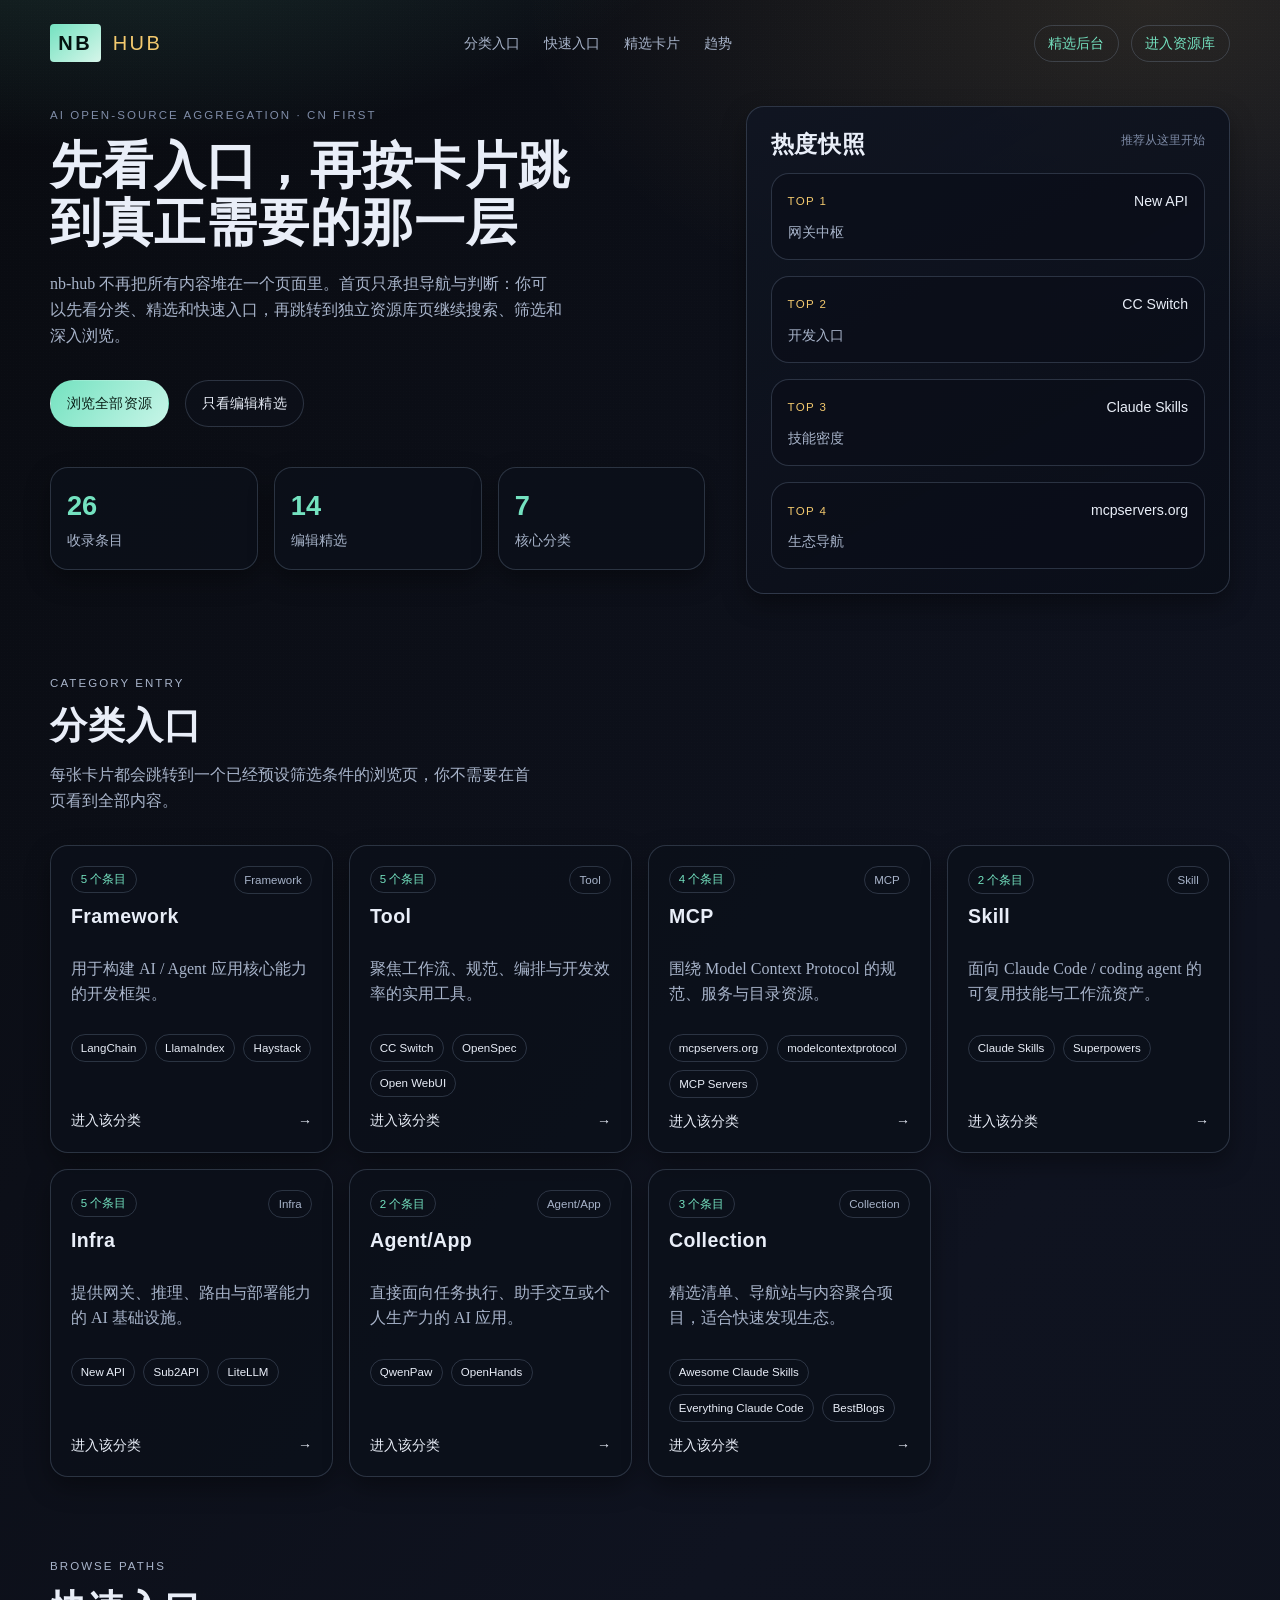
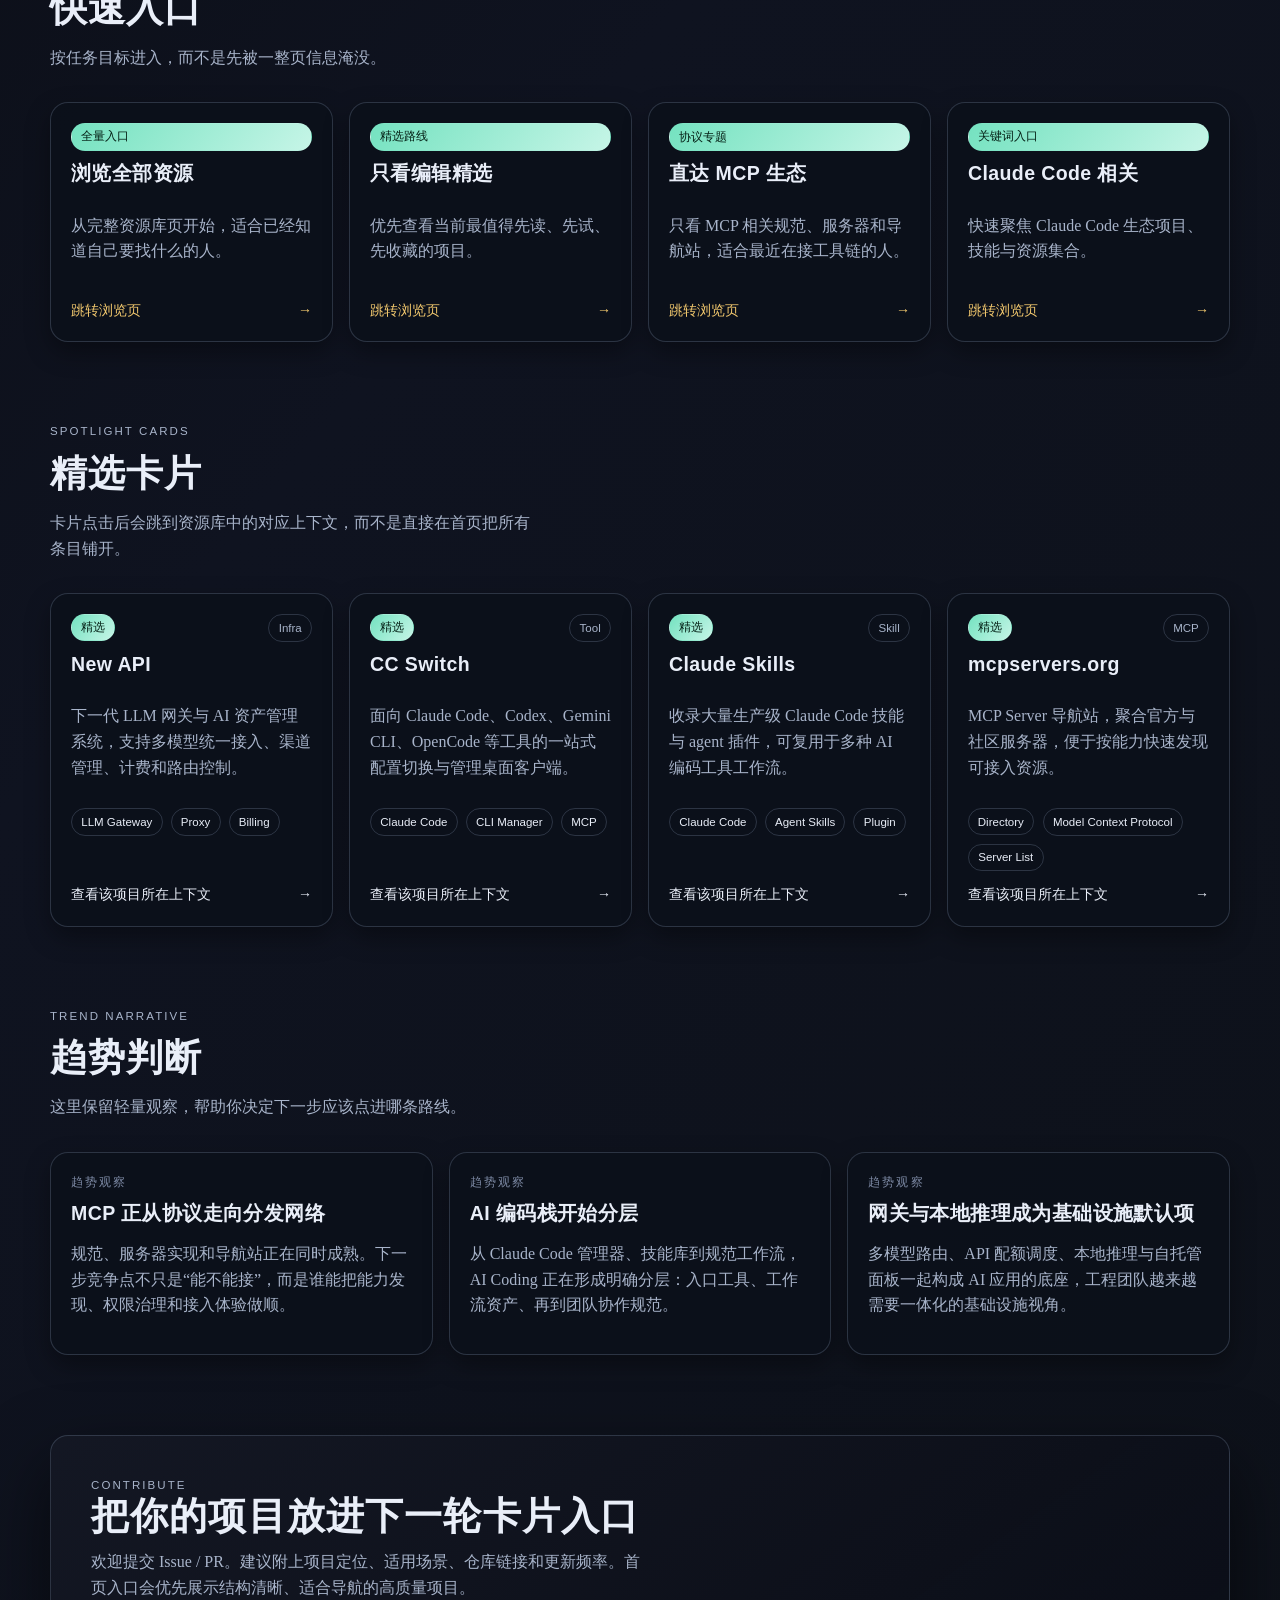
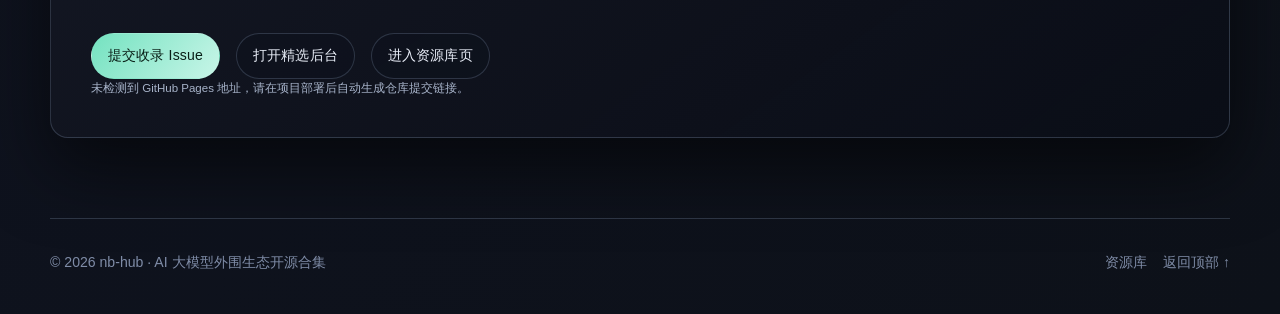
==== docs/index.html @ abc0c579 "Build nb-hub static site Ultraworked with [Sisyphus](https://github.com/code-yeongyu/oh-my-openagent" ====
<!doctype html>
<html lang="zh-CN">
  <head>
    <meta charset="UTF-8" />
    <meta name="viewport" content="width=device-width, initial-scale=1.0" />
    <title>nb-hub · AI 开源生态聚合站</title>
    <meta
      name="description"
      content="nb-hub 聚合 AI 框架、工具、MCP、Skill 与 Agent/Infra 资源，提供中文优先的精选导航与趋势观察。"
    />
    <link
      rel="icon"
      href="data:image/svg+xml,%3Csvg xmlns='http://www.w3.org/2000/svg' viewBox='0 0 64 64'%3E%3Crect width='64' height='64' rx='14' fill='%23090b10'/%3E%3Cpath d='M18 46V18h9l10 14V18h9v28h-9L27 32v14z' fill='%2374e2c0'/%3E%3C/svg%3E"
    />
    <link rel="stylesheet" href="./styles.css" />
  </head>
  <body>
    <div class="grain-layer" aria-hidden="true"></div>

    <header class="topbar container reveal">
      <a class="brand" href="./index.html" aria-label="nb-hub 首页">
        <span class="brand-mark">nb</span>
        <span class="brand-text">hub</span>
      </a>

      <nav class="topnav" aria-label="主要导航">
        <a href="#categories">分类入口</a>
        <a href="#routes">快速入口</a>
        <a href="#highlights">精选卡片</a>
        <a href="#insights">趋势</a>
      </nav>

      <div class="topbar-actions">
        <a class="ghost-link" href="./admin.html">精选后台</a>
        <a class="mini-link" href="./explore.html">进入资源库</a>
      </div>
    </header>

    <main>
      <section class="hero container reveal" id="home">
        <div class="hero-copy">
          <p class="eyebrow">AI OPEN-SOURCE AGGREGATION · CN FIRST</p>
          <h1>先看入口，再按卡片跳到真正需要的那一层</h1>
          <p class="lead">
            nb-hub 不再把所有内容堆在一个页面里。首页只承担导航与判断：你可以先看分类、精选和快速入口，再跳转到独立资源库页继续搜索、筛选和深入浏览。
          </p>

          <div class="hero-actions">
            <a class="btn btn-primary" href="./explore.html">浏览全部资源</a>
            <a class="btn btn-ghost" href="./explore.html?featured=true">只看编辑精选</a>
          </div>

          <div class="metric-row" role="list" aria-label="站点统计">
            <article class="metric" role="listitem">
              <strong id="metric-total">0</strong>
              <span>收录条目</span>
            </article>
            <article class="metric" role="listitem">
              <strong id="metric-featured">0</strong>
              <span>编辑精选</span>
            </article>
            <article class="metric" role="listitem">
              <strong id="metric-categories">0</strong>
              <span>核心分类</span>
            </article>
          </div>
        </div>

        <aside class="hero-panel" aria-label="热度快照">
          <div class="panel-head">
            <h2>热度快照</h2>
            <span>推荐从这里开始</span>
          </div>
          <ol class="trend-list" id="trend-list"></ol>
        </aside>
      </section>

      <section class="section container reveal" id="categories">
        <div class="section-head compact-head">
          <p class="section-kicker">Category Entry</p>
          <h2>分类入口</h2>
          <p>每张卡片都会跳转到一个已经预设筛选条件的浏览页，你不需要在首页看到全部内容。</p>
        </div>
        <div class="card-grid" id="category-grid"></div>
      </section>

      <section class="section container reveal" id="routes">
        <div class="section-head compact-head">
          <p class="section-kicker">Browse Paths</p>
          <h2>快速入口</h2>
          <p>按任务目标进入，而不是先被一整页信息淹没。</p>
        </div>
        <div class="card-grid route-grid" id="route-grid"></div>
      </section>

      <section class="section container reveal" id="highlights">
        <div class="section-head compact-head">
          <p class="section-kicker">Spotlight Cards</p>
          <h2>精选卡片</h2>
          <p>卡片点击后会跳到资源库中的对应上下文，而不是直接在首页把所有条目铺开。</p>
        </div>
        <div class="card-grid feature-grid" id="feature-grid"></div>
      </section>

      <section class="section container reveal" id="insights">
        <div class="section-head compact-head">
          <p class="section-kicker">Trend Narrative</p>
          <h2>趋势判断</h2>
          <p>这里保留轻量观察，帮助你决定下一步应该点进哪条路线。</p>
        </div>
        <div class="card-grid insight-grid" id="insight-grid"></div>
      </section>

      <section class="section container reveal" id="submit">
        <div class="submit-cta">
          <p class="section-kicker">Contribute</p>
          <h2>把你的项目放进下一轮卡片入口</h2>
          <p>
            欢迎提交 Issue / PR。建议附上项目定位、适用场景、仓库链接和更新频率。首页入口会优先展示结构清晰、适合导航的高质量项目。
          </p>

          <div class="hero-actions">
            <a
              id="submit-issue-link"
              class="btn btn-primary"
              href="https://github.com"
              target="_blank"
              rel="noreferrer"
              >提交收录 Issue</a
            >
            <a class="btn btn-ghost" href="./admin.html">打开精选后台</a>
            <a class="btn btn-ghost" href="./explore.html">进入资源库页</a>
          </div>

          <p class="submit-hint" id="submit-hint">站点会自动尝试推断当前仓库地址并生成提交链接。</p>
        </div>
      </section>
    </main>

    <footer class="footer container reveal">
      <p>© <span id="year"></span> nb-hub · AI 大模型外围生态开源合集</p>
      <div class="footer-links">
        <a href="./explore.html">资源库</a>
        <a href="#home">返回顶部 ↑</a>
      </div>
    </footer>

    <script src="./data.js"></script>
    <script src="./home.js"></script>
  </body>
</html>
---- docs/styles.css ----
:root {
  --font-display: "Bebas Neue", "Oswald", "Fjalla One", sans-serif;
  --font-body: "Noto Serif SC", "Source Han Serif SC", "Songti SC", serif;
  --font-ui: "IBM Plex Sans", "PingFang SC", "Microsoft YaHei", sans-serif;

  --color-bg: #090b10;
  --color-bg-elevated: #111724;
  --color-bg-soft: #171d2b;
  --color-surface: rgba(12, 16, 26, 0.82);
  --color-surface-strong: rgba(16, 22, 34, 0.94);
  --color-border: rgba(158, 181, 212, 0.22);
  --color-border-strong: rgba(189, 210, 236, 0.42);

  --color-text: #e9eef8;
  --color-text-muted: #a8b4ca;
  --color-text-dim: #7f8ca7;

  --color-primary: #74e2c0;
  --color-primary-strong: #3bc59b;
  --color-accent: #f3c96e;

  --gradient-backdrop: radial-gradient(
      1000px 500px at 8% -5%,
      rgba(116, 226, 192, 0.2),
      rgba(116, 226, 192, 0) 65%
    ),
    radial-gradient(900px 500px at 90% 0%, rgba(243, 201, 110, 0.12), rgba(243, 201, 110, 0) 70%),
    linear-gradient(130deg, #090b10, #0f1320 48%, #0d1119);

  --shadow-1: 0 10px 25px rgba(0, 0, 0, 0.35);
  --shadow-2: 0 30px 70px rgba(0, 0, 0, 0.55);

  --radius-sm: 10px;
  --radius-md: 18px;
  --radius-lg: 28px;
  --radius-pill: 999px;

  --space-1: 0.25rem;
  --space-2: 0.5rem;
  --space-3: 0.75rem;
  --space-4: 1rem;
  --space-5: 1.25rem;
  --space-6: 1.5rem;
  --space-7: 2rem;
  --space-8: 2.5rem;
  --space-9: 3.5rem;
  --space-10: 5rem;

  --text-xs: 0.72rem;
  --text-sm: 0.88rem;
  --text-md: 1rem;
  --text-lg: 1.12rem;
  --text-xl: 1.35rem;
  --text-2xl: clamp(2rem, 4vw, 3.5rem);

  --transition-fast: 160ms ease;
  --transition-base: 240ms ease;
}

* {
  box-sizing: border-box;
}

html,
body {
  margin: 0;
  padding: 0;
  min-height: 100%;
}

body {
  font-family: var(--font-body);
  background: var(--gradient-backdrop);
  color: var(--color-text);
  line-height: 1.6;
  position: relative;
  overflow-x: hidden;
}

.grain-layer {
  position: fixed;
  inset: 0;
  pointer-events: none;
  opacity: 0.18;
  background-image: radial-gradient(rgba(255, 255, 255, 0.06) 0.6px, transparent 0.6px);
  background-size: 3px 3px;
  z-index: -1;
}

a {
  color: inherit;
}

.container {
  width: min(1180px, calc(100% - var(--space-7) * 2));
  margin-inline: auto;
}

.topbar {
  display: flex;
  align-items: center;
  justify-content: space-between;
  gap: var(--space-5);
  padding: var(--space-6) 0 var(--space-5);
}

.topbar-actions,
.admin-actions {
  display: flex;
  align-items: center;
  gap: var(--space-3);
  flex-wrap: wrap;
}

.brand {
  display: inline-flex;
  align-items: center;
  gap: var(--space-3);
  font-family: var(--font-display);
  font-size: 1.25rem;
  letter-spacing: 0.12em;
  text-decoration: none;
  text-transform: uppercase;
}

.brand-mark {
  background: linear-gradient(140deg, var(--color-primary), #d6f6ea);
  color: #041310;
  font-weight: 700;
  padding: 0.2rem 0.55rem;
  border-radius: 0.25rem;
}

.brand-text {
  color: var(--color-accent);
}

.topnav {
  display: flex;
  align-items: center;
  gap: var(--space-6);
  font-family: var(--font-ui);
  font-size: var(--text-sm);
}

.topnav a,
.footer-links a,
.text-link {
  color: var(--color-text-muted);
  text-decoration: none;
  transition: color var(--transition-fast);
}

.topnav a:hover,
.topnav a:focus-visible,
.footer-links a:hover,
.footer-links a:focus-visible,
.text-link:hover,
.text-link:focus-visible {
  color: var(--color-text);
}

.mini-link,
.ghost-link {
  font-family: var(--font-ui);
  font-size: var(--text-sm);
  color: var(--color-primary);
  text-decoration: none;
  border: 1px solid var(--color-border);
  border-radius: var(--radius-pill);
  padding: 0.4rem 0.85rem;
  transition: border-color var(--transition-fast), transform var(--transition-fast);
}

.mini-link:hover,
.mini-link:focus-visible,
.ghost-link:hover,
.ghost-link:focus-visible {
  border-color: var(--color-border-strong);
  transform: translateY(-1px);
}

.hero,
.page-hero {
  display: grid;
  grid-template-columns: minmax(0, 1.15fr) minmax(300px, 0.85fr);
  gap: var(--space-8);
  align-items: stretch;
  margin-top: var(--space-6);
  margin-bottom: var(--space-10);
}

.eyebrow,
.section-kicker,
.eyebrow-inline {
  font-family: var(--font-ui);
  text-transform: uppercase;
  letter-spacing: 0.18em;
  font-size: var(--text-xs);
  color: var(--color-text-dim);
  margin: 0 0 var(--space-3);
}

h1,
h2,
h3 {
  margin: 0;
  line-height: 1.12;
}

.hero-copy h1,
.page-copy h1 {
  font-family: var(--font-display);
  font-size: var(--text-2xl);
  letter-spacing: 0.02em;
  text-wrap: balance;
}

.lead,
.page-copy p,
.section-head p,
.card-copy,
.resource-description {
  color: var(--color-text-muted);
}

.lead {
  max-width: 64ch;
  margin-top: var(--space-5);
  font-size: var(--text-md);
}

.hero-actions {
  margin-top: var(--space-7);
  display: flex;
  flex-wrap: wrap;
  align-items: center;
  gap: var(--space-4);
}

.btn {
  font-family: var(--font-ui);
  font-size: var(--text-sm);
  letter-spacing: 0.01em;
  text-decoration: none;
  border-radius: var(--radius-pill);
  padding: 0.68rem 1rem;
  border: 1px solid transparent;
  transition: transform var(--transition-fast), filter var(--transition-fast), border-color var(--transition-fast);
}

.btn:hover,
.btn:focus-visible {
  transform: translateY(-1px);
}

.btn-primary {
  color: #0a2018;
  background: linear-gradient(130deg, var(--color-primary), #c8f5e8);
}

.btn-primary:hover,
.btn-primary:focus-visible {
  filter: brightness(1.04);
}

.btn-ghost {
  color: var(--color-text);
  border-color: var(--color-border);
  background: rgba(14, 18, 30, 0.45);
}

.btn-ghost:hover,
.btn-ghost:focus-visible {
  border-color: var(--color-border-strong);
}

.metric-row {
  margin-top: var(--space-8);
  display: grid;
  grid-template-columns: repeat(3, minmax(0, 1fr));
  gap: var(--space-4);
}

.metric,
.hero-panel,
.entry-card,
.route-card,
.feature-card,
.insight-card,
.controls-panel,
.resource-card,
.submit-cta {
  border: 1px solid var(--color-border);
  border-radius: var(--radius-md);
  background: var(--color-surface);
  backdrop-filter: blur(3px);
  box-shadow: var(--shadow-1);
}

.metric {
  padding: var(--space-4);
}

.metric strong {
  display: block;
  font-family: var(--font-display);
  font-size: 1.7rem;
  color: var(--color-primary);
}

.metric span {
  font-family: var(--font-ui);
  color: var(--color-text-muted);
  font-size: var(--text-sm);
}

.hero-panel,
.page-side {
  padding: var(--space-6);
  background: linear-gradient(150deg, rgba(16, 21, 34, 0.95), rgba(10, 14, 24, 0.88));
}

.panel-head,
.page-side-head,
.card-head,
.resource-head,
.result-bar,
.footer,
.footer-links {
  display: flex;
  align-items: flex-start;
  justify-content: space-between;
  gap: var(--space-3);
}

.panel-head,
.page-side-head {
  margin-bottom: var(--space-4);
}

.panel-head h2,
.page-side-head h2 {
  font-family: var(--font-display);
  font-size: 1.45rem;
  letter-spacing: 0.04em;
}

.panel-head span,
.page-side-head span {
  font-family: var(--font-ui);
  font-size: var(--text-xs);
  color: var(--color-text-dim);
}

.trend-list,
.side-list {
  list-style: none;
  margin: 0;
  padding: 0;
  display: grid;
  gap: var(--space-4);
}

.trend-item,
.side-item {
  border: 1px solid var(--color-border);
  border-radius: var(--radius-md);
  padding: var(--space-4);
  background: rgba(11, 15, 25, 0.65);
}

.trend-item p,
.side-item p {
  margin: 0;
}

.trend-head {
  display: flex;
  align-items: center;
  justify-content: space-between;
  font-family: var(--font-ui);
  margin-bottom: var(--space-2);
}

.trend-badge {
  font-size: var(--text-xs);
  letter-spacing: 0.12em;
  text-transform: uppercase;
  color: var(--color-accent);
}

.trend-name,
.side-item strong {
  font-size: var(--text-sm);
  color: var(--color-text);
}

.trend-note,
.side-item p {
  color: var(--color-text-muted);
  font-size: var(--text-sm);
}

.section {
  margin-bottom: var(--space-10);
}

.section-head {
  max-width: 70ch;
  margin-bottom: var(--space-7);
}

.compact-head {
  max-width: 60ch;
}

.section-head h2 {
  font-family: var(--font-display);
  font-size: clamp(1.45rem, 3vw, 2.3rem);
  letter-spacing: 0.03em;
  margin-bottom: var(--space-3);
}

.card-grid,
.resource-grid {
  display: grid;
  grid-template-columns: repeat(auto-fit, minmax(260px, 1fr));
  gap: var(--space-4);
}

.entry-card,
.route-card,
.feature-card,
.resource-card {
  display: flex;
  flex-direction: column;
  gap: var(--space-3);
  min-height: 240px;
  padding: var(--space-5);
  text-decoration: none;
  transition: transform var(--transition-base), border-color var(--transition-fast), background var(--transition-fast);
}

.entry-card:hover,
.entry-card:focus-visible,
.route-card:hover,
.route-card:focus-visible,
.feature-card:hover,
.feature-card:focus-visible,
.resource-card:hover,
.resource-card:focus-visible {
  transform: translateY(-4px);
  border-color: var(--color-border-strong);
  background: var(--color-surface-strong);
}

.entry-card h3,
.route-card h3,
.feature-card h3,
.insight-card h3,
.resource-card h3 {
  font-family: var(--font-display);
  letter-spacing: 0.02em;
  font-size: 1.22rem;
}

.pill,
.tag,
.meta-chip {
  display: inline-flex;
  align-items: center;
  gap: var(--space-1);
  border: 1px solid var(--color-border);
  border-radius: var(--radius-pill);
  padding: 0.22rem 0.58rem;
  font-family: var(--font-ui);
  font-size: var(--text-xs);
}

.pill {
  color: var(--color-text-muted);
}

.pill.is-featured,
.meta-chip.is-bright {
  color: #052116;
  border-color: transparent;
  background: linear-gradient(130deg, var(--color-primary), #c6f5e7);
}

.meta-chip {
  color: var(--color-primary);
}

.entry-meta,
.tag-wrap,
.resource-meta {
  display: flex;
  flex-wrap: wrap;
  gap: var(--space-2);
}

.entry-footer,
.card-action,
.resource-footer {
  margin-top: auto;
  display: flex;
  align-items: center;
  justify-content: space-between;
  gap: var(--space-3);
  font-family: var(--font-ui);
  font-size: var(--text-sm);
}

.card-action,
.resource-footer {
  color: var(--color-accent);
}

.route-grid {
  grid-template-columns: repeat(auto-fit, minmax(220px, 1fr));
}

.feature-grid,
.insight-grid {
  grid-template-columns: repeat(auto-fit, minmax(240px, 1fr));
}

.insight-card {
  padding: var(--space-5);
}

.controls-panel {
  padding: var(--space-5);
  display: grid;
  gap: var(--space-5);
}

.admin-shell {
  background: linear-gradient(180deg, rgba(17, 24, 37, 0.92), rgba(10, 14, 24, 0.84));
  border-color: rgba(144, 170, 205, 0.26);
}

.admin-panel-head {
  display: flex;
  align-items: flex-start;
  justify-content: space-between;
  gap: var(--space-4);
  padding-bottom: var(--space-4);
  border-bottom: 1px solid var(--color-border);
}

.admin-panel-head h3 {
  font-family: var(--font-display);
  font-size: 1.45rem;
  letter-spacing: 0.03em;
}

.controls-grid {
  display: grid;
  grid-template-columns: minmax(0, 1.2fr) minmax(0, 0.8fr);
  gap: var(--space-5);
}

.search-control,
.toggle-group {
  display: grid;
  gap: var(--space-2);
}

.search-control span,
.toggle-control,
.result-bar p,
.helper-copy {
  font-family: var(--font-ui);
  font-size: var(--text-sm);
  color: var(--color-text-muted);
}

input[type="search"] {
  width: 100%;
  border: 1px solid var(--color-border);
  border-radius: var(--radius-md);
  background: rgba(10, 14, 24, 0.7);
  color: var(--color-text);
  padding: 0.72rem 0.95rem;
  font-family: var(--font-ui);
  font-size: var(--text-sm);
}

input[type="search"]:focus-visible {
  outline: 2px solid rgba(116, 226, 192, 0.45);
  outline-offset: 2px;
}

.chip-wrap {
  display: flex;
  flex-wrap: wrap;
  gap: var(--space-2);
}

.chip {
  border: 1px solid var(--color-border);
  border-radius: var(--radius-pill);
  background: rgba(14, 18, 30, 0.5);
  color: var(--color-text-muted);
  font-family: var(--font-ui);
  font-size: var(--text-xs);
  padding: 0.35rem 0.75rem;
  cursor: pointer;
  transition: border-color var(--transition-fast), color var(--transition-fast), background var(--transition-fast);
}

.chip:hover,
.chip:focus-visible {
  border-color: var(--color-border-strong);
  color: var(--color-text);
}

.chip.active {
  border-color: transparent;
  background: linear-gradient(130deg, var(--color-primary), #caf6e8);
  color: #072014;
}

.toggle-control {
  display: inline-flex;
  align-items: center;
  gap: var(--space-2);
}

.toggle-control input {
  accent-color: var(--color-primary);
}

.result-bar {
  margin-top: var(--space-5);
  margin-bottom: var(--space-4);
}

.text-btn {
  border: none;
  background: none;
  color: var(--color-accent);
  font-family: var(--font-ui);
  font-size: var(--text-sm);
  cursor: pointer;
  padding: 0;
}

.resource-card {
  min-height: 280px;
}

.admin-grid {
  display: grid;
  grid-template-columns: repeat(auto-fit, minmax(280px, 1fr));
  gap: var(--space-4);
}

.admin-toolbar {
  display: grid;
  gap: var(--space-4);
  padding: var(--space-5);
  border: 1px solid var(--color-border);
  border-radius: var(--radius-md);
  background: rgba(9, 13, 22, 0.66);
}

.admin-toolbar-copy {
  display: grid;
  gap: var(--space-1);
}

.admin-toolbar-copy p:first-child {
  margin: 0;
  font-family: var(--font-display);
  font-size: 1.2rem;
  color: var(--color-text);
}

.admin-actions-primary,
.admin-actions-secondary {
  justify-content: flex-start;
}

.btn-small {
  padding: 0.6rem 0.95rem;
}

.admin-card {
  display: flex;
  flex-direction: column;
  gap: var(--space-3);
  min-height: 300px;
  padding: var(--space-5);
  border: 1px solid var(--color-border);
  border-radius: var(--radius-md);
  background: var(--color-surface);
  box-shadow: var(--shadow-1);
  transition: transform var(--transition-base), border-color var(--transition-fast), background var(--transition-fast);
}

.admin-card:hover,
.admin-card:focus-within {
  transform: translateY(-2px);
  border-color: var(--color-border-strong);
}

.admin-card.is-featured-card {
  background: linear-gradient(160deg, rgba(18, 28, 28, 0.92), rgba(13, 18, 30, 0.88));
}

.admin-card-top {
  display: flex;
  align-items: flex-start;
  justify-content: space-between;
  gap: var(--space-3);
}

.admin-state-row {
  display: flex;
  flex-wrap: wrap;
  gap: var(--space-2);
}

.admin-toggle-btn {
  border: 1px solid var(--color-border);
  border-radius: var(--radius-pill);
  background: rgba(14, 18, 30, 0.5);
  color: var(--color-primary);
  font-family: var(--font-ui);
  font-size: var(--text-xs);
  padding: 0.45rem 0.8rem;
  cursor: pointer;
  transition: border-color var(--transition-fast), transform var(--transition-fast), color var(--transition-fast), background var(--transition-fast);
}

.admin-toggle-btn:hover,
.admin-toggle-btn:focus-visible {
  border-color: var(--color-border-strong);
  transform: translateY(-1px);
}

.admin-toggle-btn.is-danger {
  color: var(--color-accent);
}

.admin-feedback {
  margin: 0;
  padding: 0.8rem 1rem;
  border: 1px dashed var(--color-border);
  border-radius: var(--radius-md);
  background: rgba(11, 15, 25, 0.55);
}

.admin-dialog {
  width: min(520px, calc(100% - 2rem));
  border: none;
  padding: 0;
  background: transparent;
}

.admin-dialog::backdrop {
  background: rgba(4, 8, 14, 0.72);
  backdrop-filter: blur(6px);
}

.dialog-card {
  margin: 0;
  padding: var(--space-7);
  border: 1px solid var(--color-border-strong);
  border-radius: var(--radius-lg);
  background: linear-gradient(160deg, rgba(18, 24, 36, 0.98), rgba(9, 13, 22, 0.94));
  box-shadow: var(--shadow-2);
}

.dialog-card h2 {
  font-family: var(--font-display);
  font-size: 1.8rem;
  letter-spacing: 0.03em;
  margin-bottom: var(--space-3);
}

.dialog-card p {
  margin: 0;
  color: var(--color-text-muted);
}

.dialog-actions {
  display: flex;
  justify-content: flex-end;
  flex-wrap: wrap;
  gap: var(--space-3);
  margin-top: var(--space-6);
}

.resource-description {
  margin: 0;
  font-size: var(--text-sm);
}

.empty-state {
  border: 1px dashed var(--color-border);
  border-radius: var(--radius-md);
  padding: var(--space-7);
  color: var(--color-text-muted);
  text-align: center;
}

.submit-cta {
  padding: var(--space-8);
  background: linear-gradient(145deg, rgba(20, 24, 36, 0.92), rgba(10, 13, 22, 0.88));
  box-shadow: var(--shadow-2);
}

.submit-cta h2 {
  font-family: var(--font-display);
  font-size: clamp(1.5rem, 3vw, 2.4rem);
  letter-spacing: 0.03em;
  margin-bottom: var(--space-3);
}

.submit-cta p {
  margin: 0;
  max-width: 70ch;
  color: var(--color-text-muted);
}

.submit-hint {
  margin-top: var(--space-4);
  font-family: var(--font-ui);
  font-size: var(--text-xs);
  color: var(--color-text-dim);
}

.footer {
  padding: var(--space-7) 0 var(--space-8);
  border-top: 1px solid var(--color-border);
}

.footer p,
.footer a {
  margin: 0;
  font-family: var(--font-ui);
  font-size: var(--text-sm);
  color: var(--color-text-dim);
  text-decoration: none;
}

.footer-links {
  gap: var(--space-4);
}

.reveal {
  opacity: 0;
  transform: translateY(18px);
  animation: fade-up 560ms ease forwards;
}

.reveal:nth-of-type(2) {
  animation-delay: 120ms;
}

.reveal:nth-of-type(3) {
  animation-delay: 200ms;
}

.reveal:nth-of-type(4) {
  animation-delay: 260ms;
}

.reveal:nth-of-type(5) {
  animation-delay: 320ms;
}

@keyframes fade-up {
  to {
    opacity: 1;
    transform: translateY(0);
  }
}

@media (max-width: 980px) {
  .hero,
  .page-hero,
  .controls-grid {
    grid-template-columns: 1fr;
  }
}

@media (max-width: 820px) {
  .container {
    width: min(1180px, calc(100% - var(--space-5) * 2));
  }

  .topbar,
  .footer,
  .result-bar {
    flex-direction: column;
    align-items: flex-start;
  }

  .topbar-actions,
  .admin-actions,
  .dialog-actions {
    width: 100%;
  }

  .admin-panel-head,
  .admin-card-top {
    flex-direction: column;
  }

  .topnav {
    flex-wrap: wrap;
    gap: var(--space-3) var(--space-5);
  }

  .metric-row {
    grid-template-columns: 1fr;
  }

  .submit-cta {
    padding: var(--space-6);
  }
}

@media (prefers-reduced-motion: reduce) {
  .reveal {
    animation: none;
    opacity: 1;
    transform: none;
  }

  .btn,
  .mini-link,
  .ghost-link,
  .chip,
  .entry-card,
  .route-card,
  .feature-card,
  .resource-card,
  .topnav a {
    transition: none;
  }
}
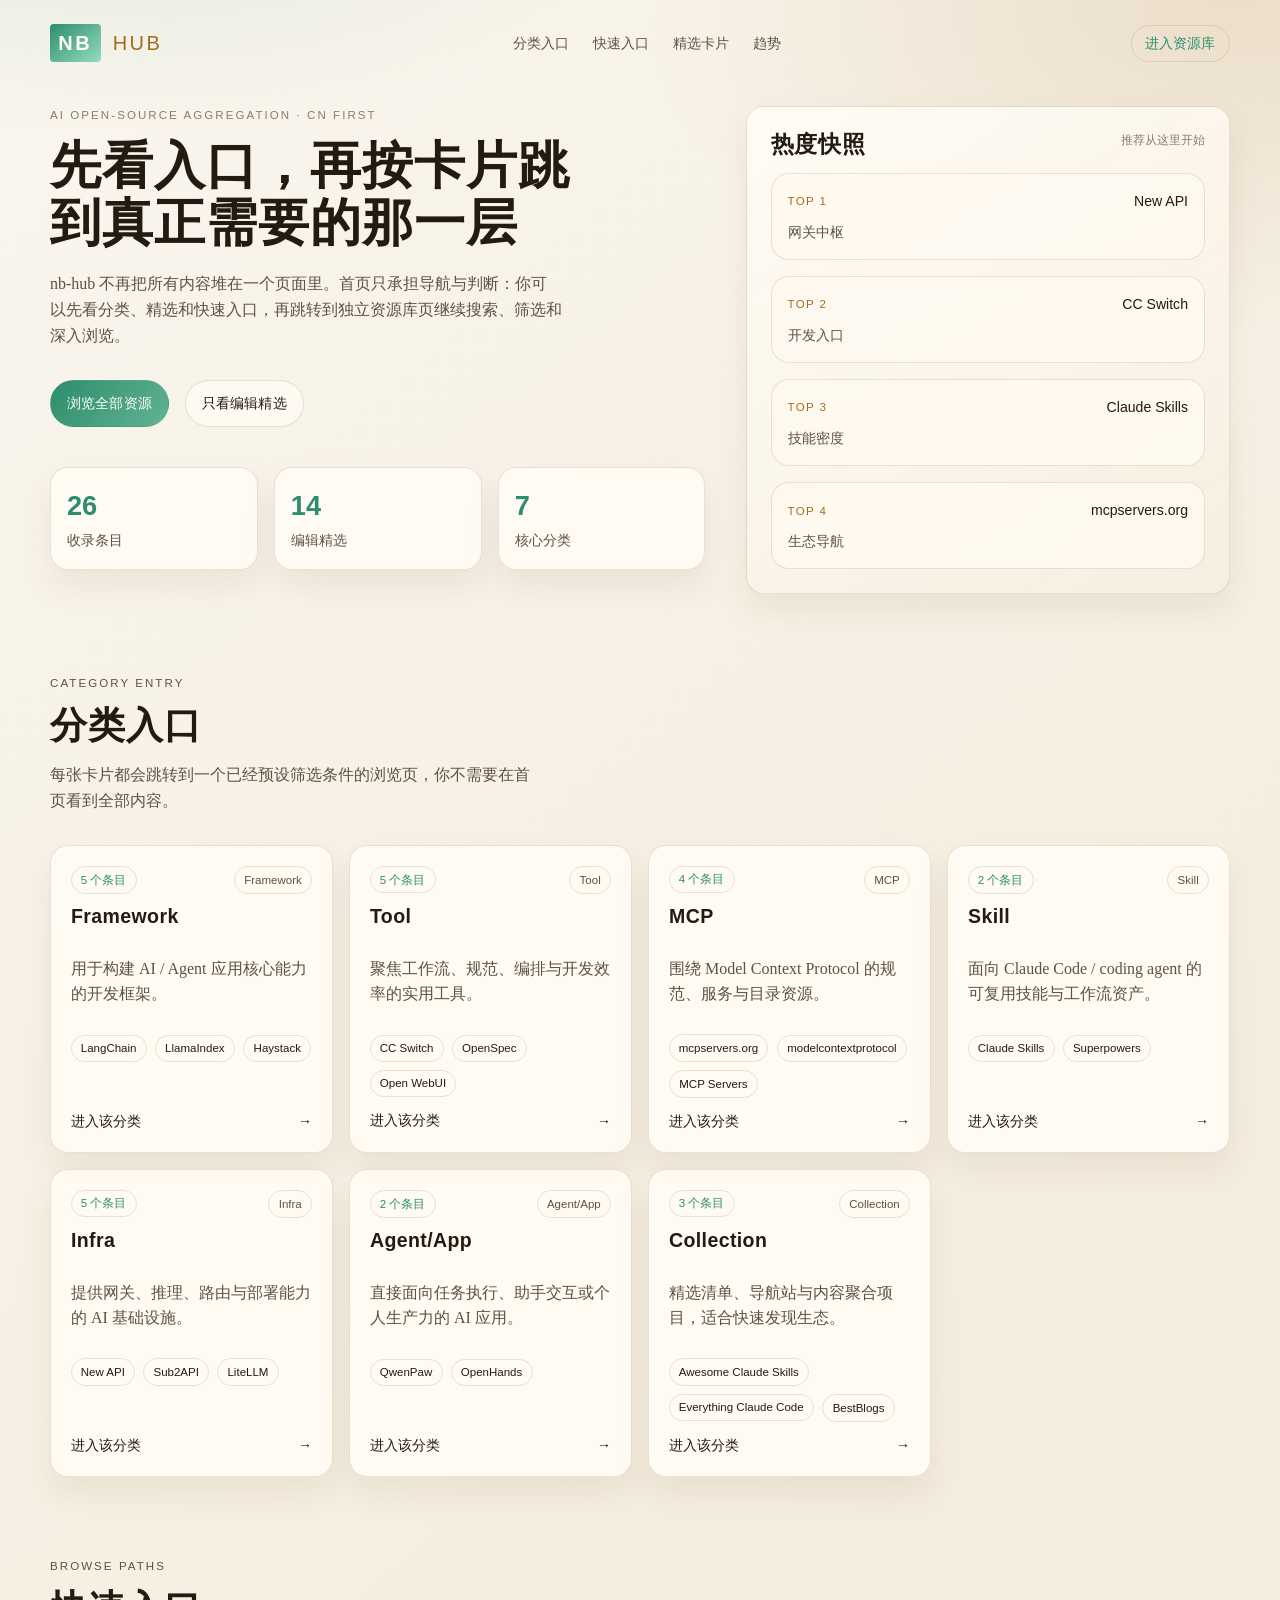
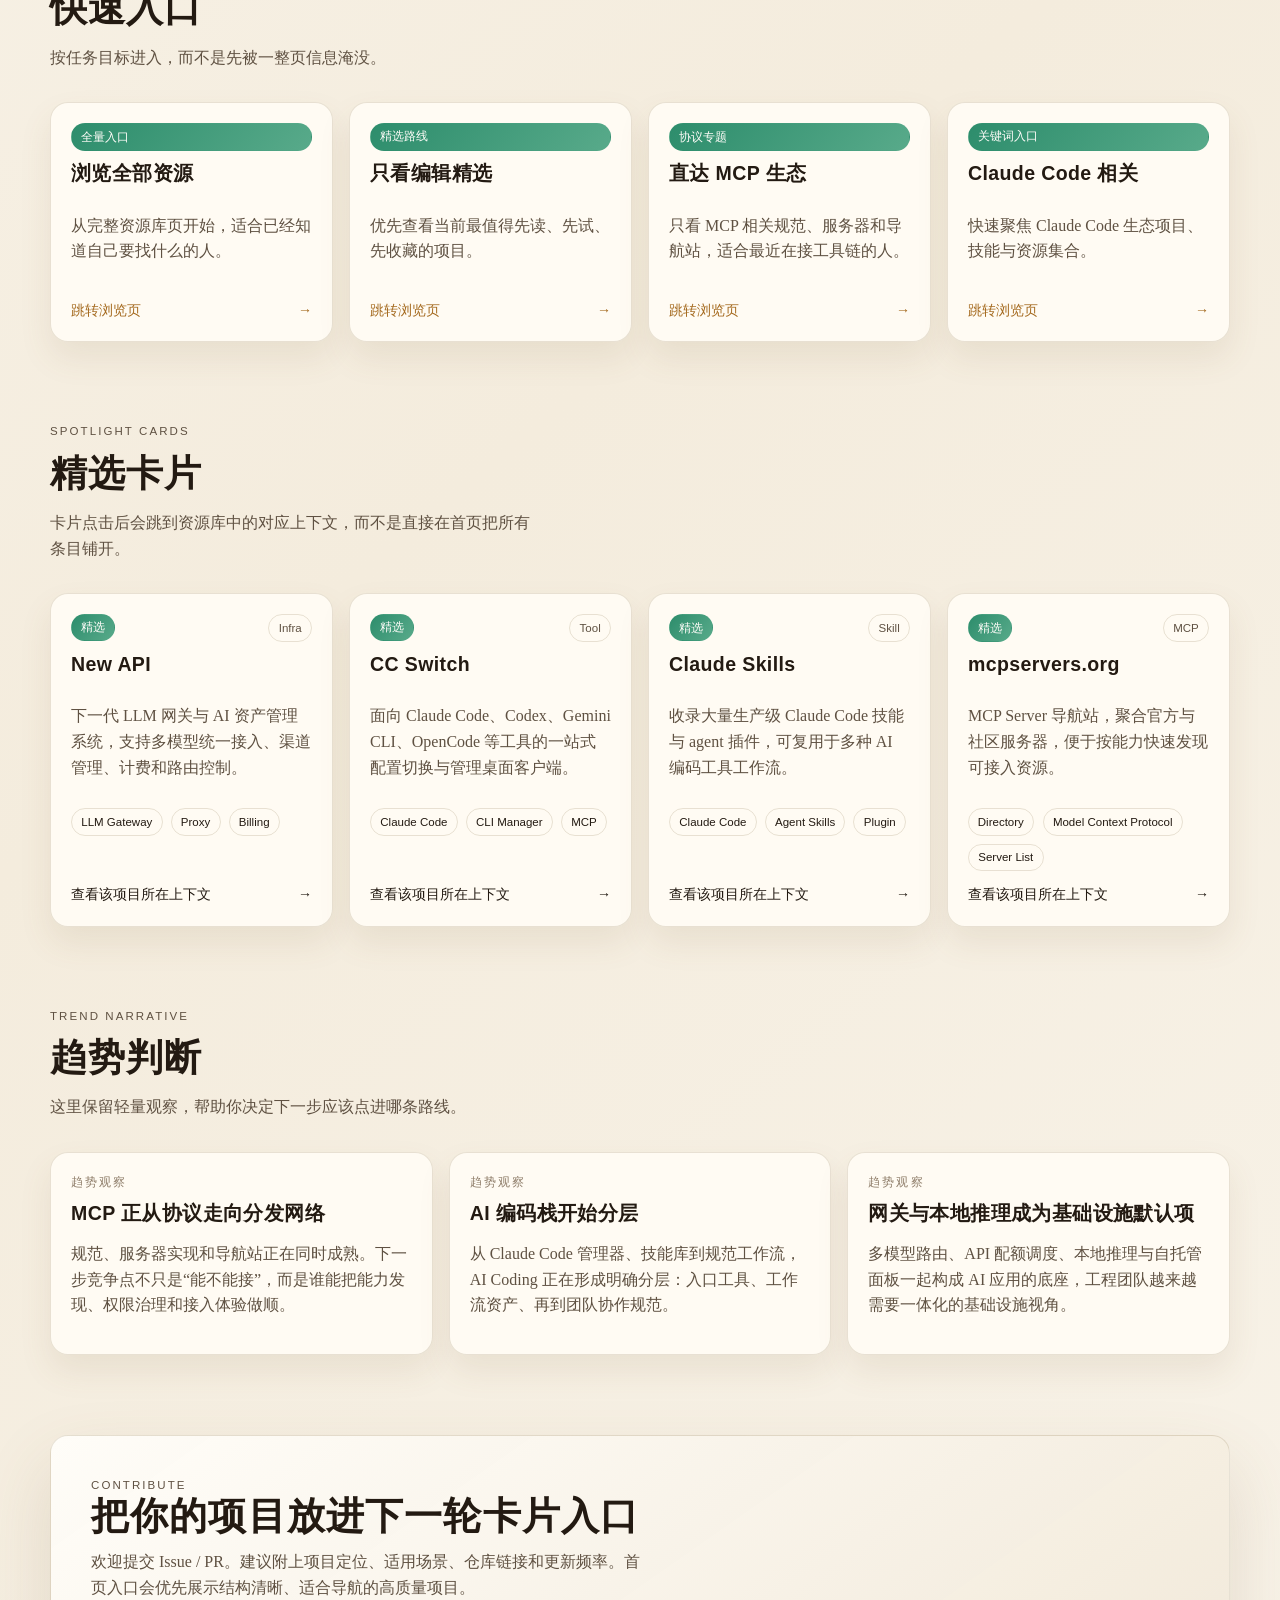
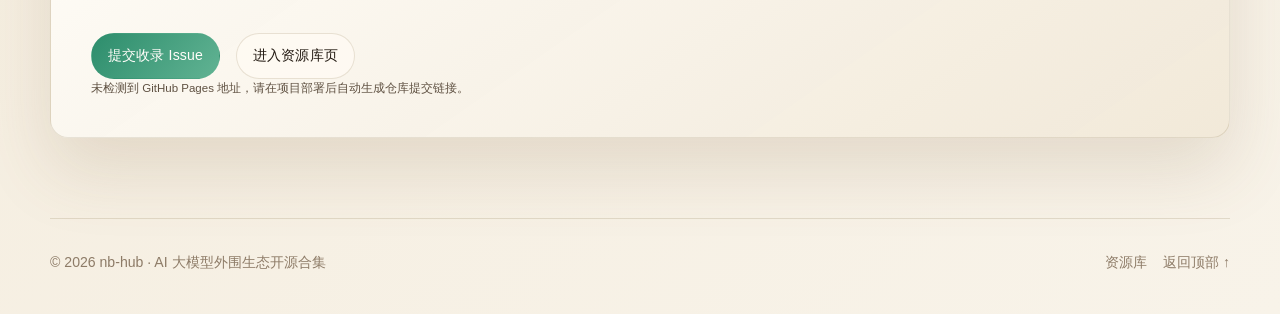
==== commit 16b698dc: "Hide admin entry points Ultraworked with [Sisyphus](https://github.com/code-yeongyu/oh-my-openagent)" ====
--- a/docs/index.html
+++ b/docs/index.html
@@ -12,7 +12,7 @@
       rel="icon"
       href="data:image/svg+xml,%3Csvg xmlns='http://www.w3.org/2000/svg' viewBox='0 0 64 64'%3E%3Crect width='64' height='64' rx='14' fill='%23090b10'/%3E%3Cpath d='M18 46V18h9l10 14V18h9v28h-9L27 32v14z' fill='%2374e2c0'/%3E%3C/svg%3E"
     />
-    <link rel="stylesheet" href="./styles.css" />
+    <link rel="stylesheet" href="./styles.css?v=20260414c" />
   </head>
   <body>
     <div class="grain-layer" aria-hidden="true"></div>
@@ -31,7 +31,6 @@
       </nav>
 
       <div class="topbar-actions">
-        <a class="ghost-link" href="./admin.html">精选后台</a>
         <a class="mini-link" href="./explore.html">进入资源库</a>
       </div>
     </header>
@@ -128,7 +127,6 @@
               rel="noreferrer"
               >提交收录 Issue</a
             >
-            <a class="btn btn-ghost" href="./admin.html">打开精选后台</a>
             <a class="btn btn-ghost" href="./explore.html">进入资源库页</a>
           </div>
 
@@ -145,7 +143,7 @@
       </div>
     </footer>
 
-    <script src="./data.js"></script>
-    <script src="./home.js"></script>
+    <script src="./data.js?v=20260414c"></script>
+    <script src="./home.js?v=20260414c"></script>
   </body>
 </html>
--- a/docs/styles.css
+++ b/docs/styles.css
@@ -3,32 +3,32 @@
   --font-body: "Noto Serif SC", "Source Han Serif SC", "Songti SC", serif;
   --font-ui: "IBM Plex Sans", "PingFang SC", "Microsoft YaHei", sans-serif;
 
-  --color-bg: #090b10;
-  --color-bg-elevated: #111724;
-  --color-bg-soft: #171d2b;
-  --color-surface: rgba(12, 16, 26, 0.82);
-  --color-surface-strong: rgba(16, 22, 34, 0.94);
-  --color-border: rgba(158, 181, 212, 0.22);
-  --color-border-strong: rgba(189, 210, 236, 0.42);
-
-  --color-text: #e9eef8;
-  --color-text-muted: #a8b4ca;
-  --color-text-dim: #7f8ca7;
-
-  --color-primary: #74e2c0;
-  --color-primary-strong: #3bc59b;
-  --color-accent: #f3c96e;
+  --color-bg: #f7f4ec;
+  --color-bg-elevated: #fffaf0;
+  --color-bg-soft: #f2ebdc;
+  --color-surface: rgba(255, 252, 245, 0.92);
+  --color-surface-strong: rgba(255, 255, 255, 0.98);
+  --color-border: rgba(130, 104, 63, 0.18);
+  --color-border-strong: rgba(130, 104, 63, 0.34);
+
+  --color-text: #231a12;
+  --color-text-muted: #5f5142;
+  --color-text-dim: #8d7b67;
+
+  --color-primary: #2d8d6c;
+  --color-primary-strong: #1f7357;
+  --color-accent: #a56a1f;
 
   --gradient-backdrop: radial-gradient(
-      1000px 500px at 8% -5%,
-      rgba(116, 226, 192, 0.2),
-      rgba(116, 226, 192, 0) 65%
+      900px 460px at 8% -5%,
+      rgba(45, 141, 108, 0.13),
+      rgba(45, 141, 108, 0) 68%
     ),
-    radial-gradient(900px 500px at 90% 0%, rgba(243, 201, 110, 0.12), rgba(243, 201, 110, 0) 70%),
-    linear-gradient(130deg, #090b10, #0f1320 48%, #0d1119);
-
-  --shadow-1: 0 10px 25px rgba(0, 0, 0, 0.35);
-  --shadow-2: 0 30px 70px rgba(0, 0, 0, 0.55);
+    radial-gradient(860px 480px at 96% 0%, rgba(165, 106, 31, 0.14), rgba(165, 106, 31, 0) 70%),
+    linear-gradient(140deg, #faf6ee, #f4ecdd 54%, #f8f3e9);
+
+  --shadow-1: 0 16px 32px rgba(123, 95, 57, 0.1);
+  --shadow-2: 0 32px 70px rgba(123, 95, 57, 0.16);
 
   --radius-sm: 10px;
   --radius-md: 18px;
@@ -81,8 +81,8 @@
   position: fixed;
   inset: 0;
   pointer-events: none;
-  opacity: 0.18;
-  background-image: radial-gradient(rgba(255, 255, 255, 0.06) 0.6px, transparent 0.6px);
+  opacity: 0.14;
+  background-image: radial-gradient(rgba(79, 61, 39, 0.08) 0.6px, transparent 0.6px);
   background-size: 3px 3px;
   z-index: -1;
 }
@@ -124,8 +124,8 @@
 }
 
 .brand-mark {
-  background: linear-gradient(140deg, var(--color-primary), #d6f6ea);
-  color: #041310;
+  background: linear-gradient(140deg, var(--color-primary), #94dcc1);
+  color: #fdf9f2;
   font-weight: 700;
   padding: 0.2rem 0.55rem;
   border-radius: 0.25rem;
@@ -255,8 +255,8 @@
 }
 
 .btn-primary {
-  color: #0a2018;
-  background: linear-gradient(130deg, var(--color-primary), #c8f5e8);
+  color: #fffdf9;
+  background: linear-gradient(130deg, var(--color-primary), #61b393);
 }
 
 .btn-primary:hover,
@@ -267,7 +267,7 @@
 .btn-ghost {
   color: var(--color-text);
   border-color: var(--color-border);
-  background: rgba(14, 18, 30, 0.45);
+  background: rgba(255, 251, 243, 0.82);
 }
 
 .btn-ghost:hover,
@@ -318,7 +318,7 @@
 .hero-panel,
 .page-side {
   padding: var(--space-6);
-  background: linear-gradient(150deg, rgba(16, 21, 34, 0.95), rgba(10, 14, 24, 0.88));
+  background: linear-gradient(150deg, rgba(255, 252, 245, 0.96), rgba(246, 238, 224, 0.92));
 }
 
 .panel-head,
@@ -367,7 +367,7 @@
   border: 1px solid var(--color-border);
   border-radius: var(--radius-md);
   padding: var(--space-4);
-  background: rgba(11, 15, 25, 0.65);
+  background: rgba(255, 250, 241, 0.88);
 }
 
 .trend-item p,
@@ -484,9 +484,9 @@
 
 .pill.is-featured,
 .meta-chip.is-bright {
-  color: #052116;
+  color: #fffdf9;
   border-color: transparent;
-  background: linear-gradient(130deg, var(--color-primary), #c6f5e7);
+  background: linear-gradient(130deg, var(--color-primary), #58aa8a);
 }
 
 .meta-chip {
@@ -538,8 +538,8 @@
 }
 
 .admin-shell {
-  background: linear-gradient(180deg, rgba(17, 24, 37, 0.92), rgba(10, 14, 24, 0.84));
-  border-color: rgba(144, 170, 205, 0.26);
+  background: linear-gradient(180deg, rgba(255, 252, 246, 0.96), rgba(244, 236, 223, 0.92));
+  border-color: rgba(130, 104, 63, 0.2);
 }
 
 .admin-panel-head {
@@ -582,7 +582,7 @@
   width: 100%;
   border: 1px solid var(--color-border);
   border-radius: var(--radius-md);
-  background: rgba(10, 14, 24, 0.7);
+  background: rgba(255, 255, 255, 0.96);
   color: var(--color-text);
   padding: 0.72rem 0.95rem;
   font-family: var(--font-ui);
@@ -603,7 +603,7 @@
 .chip {
   border: 1px solid var(--color-border);
   border-radius: var(--radius-pill);
-  background: rgba(14, 18, 30, 0.5);
+  background: rgba(255, 250, 244, 0.92);
   color: var(--color-text-muted);
   font-family: var(--font-ui);
   font-size: var(--text-xs);
@@ -620,8 +620,8 @@
 
 .chip.active {
   border-color: transparent;
-  background: linear-gradient(130deg, var(--color-primary), #caf6e8);
-  color: #072014;
+  background: linear-gradient(130deg, var(--color-primary), #7ac8aa);
+  color: #fffdf9;
 }
 
 .toggle-control {
@@ -665,7 +665,7 @@
   padding: var(--space-5);
   border: 1px solid var(--color-border);
   border-radius: var(--radius-md);
-  background: rgba(9, 13, 22, 0.66);
+  background: rgba(255, 249, 239, 0.92);
 }
 
 .admin-toolbar-copy {
@@ -709,7 +709,7 @@
 }
 
 .admin-card.is-featured-card {
-  background: linear-gradient(160deg, rgba(18, 28, 28, 0.92), rgba(13, 18, 30, 0.88));
+  background: linear-gradient(160deg, rgba(236, 251, 244, 0.96), rgba(248, 244, 235, 0.98));
 }
 
 .admin-card-top {
@@ -728,7 +728,7 @@
 .admin-toggle-btn {
   border: 1px solid var(--color-border);
   border-radius: var(--radius-pill);
-  background: rgba(14, 18, 30, 0.5);
+  background: rgba(255, 251, 244, 0.96);
   color: var(--color-primary);
   font-family: var(--font-ui);
   font-size: var(--text-xs);
@@ -752,7 +752,7 @@
   padding: 0.8rem 1rem;
   border: 1px dashed var(--color-border);
   border-radius: var(--radius-md);
-  background: rgba(11, 15, 25, 0.55);
+  background: rgba(255, 248, 236, 0.86);
 }
 
 .admin-dialog {
@@ -763,7 +763,7 @@
 }
 
 .admin-dialog::backdrop {
-  background: rgba(4, 8, 14, 0.72);
+  background: rgba(69, 52, 31, 0.24);
   backdrop-filter: blur(6px);
 }
 
@@ -772,7 +772,7 @@
   padding: var(--space-7);
   border: 1px solid var(--color-border-strong);
   border-radius: var(--radius-lg);
-  background: linear-gradient(160deg, rgba(18, 24, 36, 0.98), rgba(9, 13, 22, 0.94));
+  background: linear-gradient(160deg, rgba(255, 252, 245, 0.99), rgba(245, 236, 221, 0.98));
   box-shadow: var(--shadow-2);
 }
 
@@ -811,7 +811,7 @@
 
 .submit-cta {
   padding: var(--space-8);
-  background: linear-gradient(145deg, rgba(20, 24, 36, 0.92), rgba(10, 13, 22, 0.88));
+  background: linear-gradient(145deg, rgba(255, 253, 248, 0.98), rgba(241, 232, 216, 0.96));
   box-shadow: var(--shadow-2);
 }
 
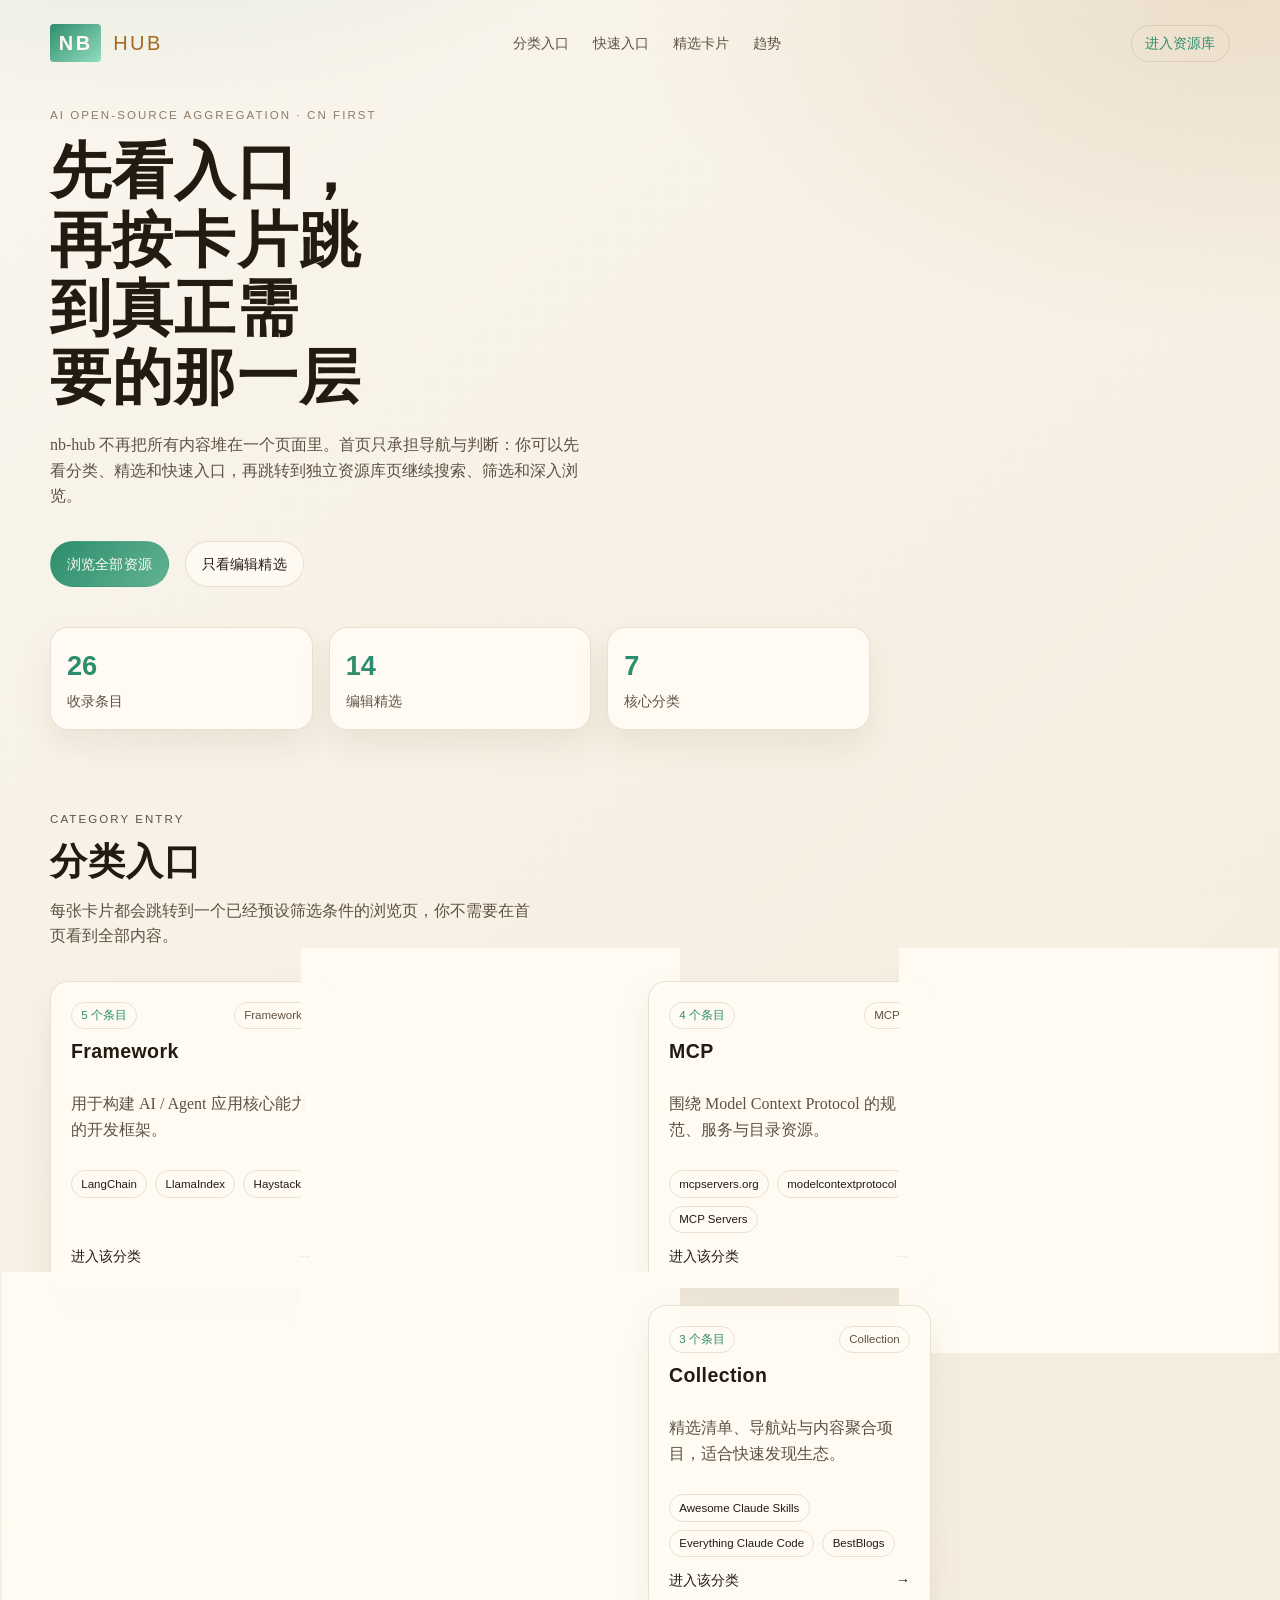
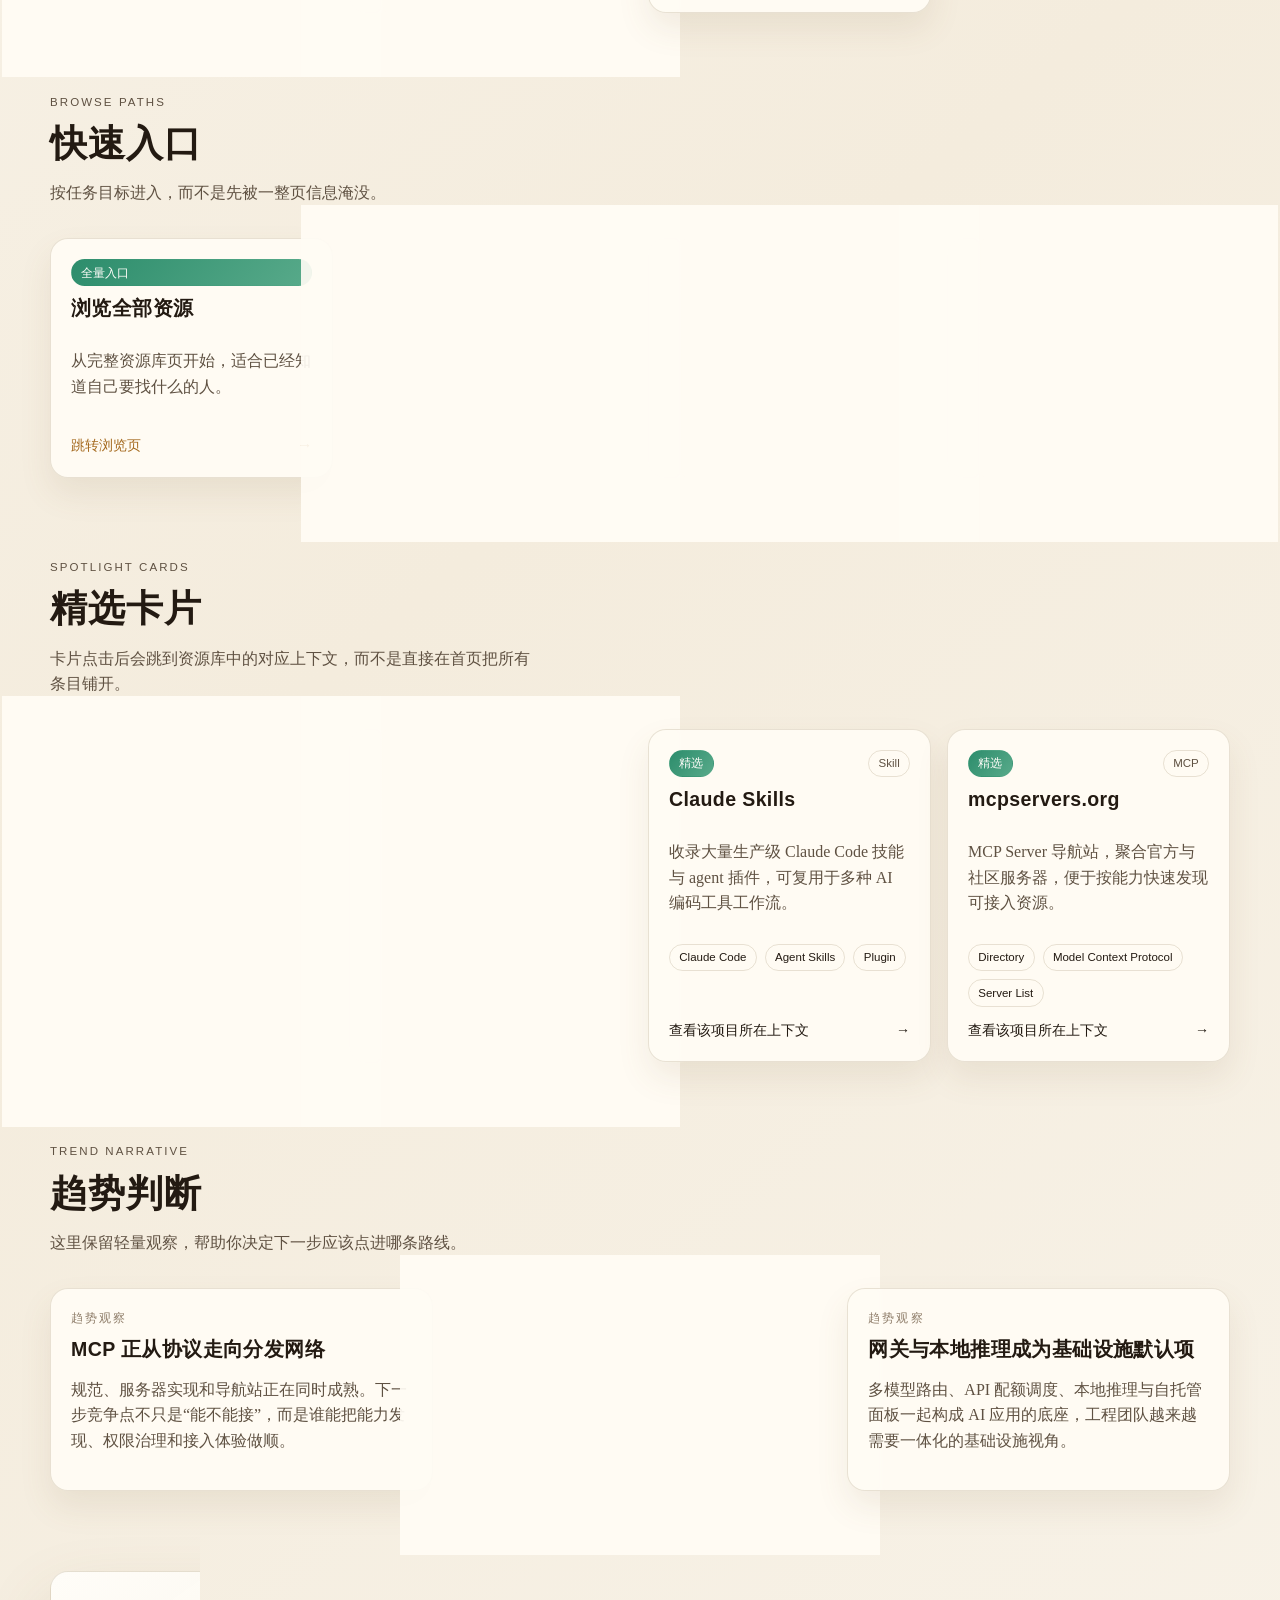
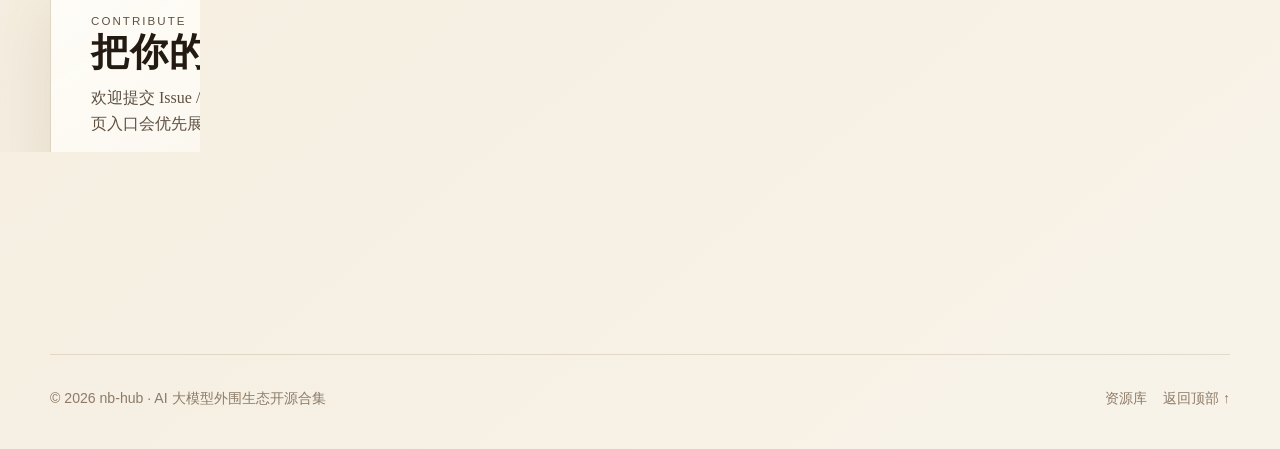
==== commit e3144983: "Update public pages for published overrides Ultraworked with [Sisyphus](https://github.com/code-yeon" ====
--- a/docs/index.html
+++ b/docs/index.html
@@ -12,7 +12,7 @@
       rel="icon"
       href="data:image/svg+xml,%3Csvg xmlns='http://www.w3.org/2000/svg' viewBox='0 0 64 64'%3E%3Crect width='64' height='64' rx='14' fill='%23090b10'/%3E%3Cpath d='M18 46V18h9l10 14V18h9v28h-9L27 32v14z' fill='%2374e2c0'/%3E%3C/svg%3E"
     />
-    <link rel="stylesheet" href="./styles.css?v=20260414c" />
+    <link rel="stylesheet" href="./styles.css?v=20260415a" />
   </head>
   <body>
     <div class="grain-layer" aria-hidden="true"></div>
@@ -65,13 +65,6 @@
           </div>
         </div>
 
-        <aside class="hero-panel" aria-label="热度快照">
-          <div class="panel-head">
-            <h2>热度快照</h2>
-            <span>推荐从这里开始</span>
-          </div>
-          <ol class="trend-list" id="trend-list"></ol>
-        </aside>
       </section>
 
       <section class="section container reveal" id="categories">
@@ -143,7 +136,8 @@
       </div>
     </footer>
 
-    <script src="./data.js?v=20260414c"></script>
-    <script src="./home.js?v=20260414c"></script>
+    <script src="./data.js?v=20260414d"></script>
+    <script src="./overrides.js?v=20260414d"></script>
+    <script src="./home.js?v=20260415a"></script>
   </body>
 </html>
--- a/docs/styles.css
+++ b/docs/styles.css
@@ -183,11 +183,16 @@
 .hero,
 .page-hero {
   display: grid;
-  grid-template-columns: minmax(0, 1.15fr) minmax(300px, 0.85fr);
-  gap: var(--space-8);
+  grid-template-columns: 1fr;
+  gap: var(--space-7);
   align-items: stretch;
   margin-top: var(--space-6);
   margin-bottom: var(--space-10);
+}
+
+.hero-copy,
+.page-copy {
+  max-width: min(860px, 100%);
 }
 
 .eyebrow,
@@ -211,7 +216,8 @@
 .hero-copy h1,
 .page-copy h1 {
   font-family: var(--font-display);
-  font-size: var(--text-2xl);
+  max-width: 12ch;
+  font-size: clamp(2.25rem, 4.8vw, 4rem);
   letter-spacing: 0.02em;
   text-wrap: balance;
 }
@@ -225,7 +231,7 @@
 }
 
 .lead {
-  max-width: 64ch;
+  max-width: 68ch;
   margin-top: var(--space-5);
   font-size: var(--text-md);
 }
@@ -278,12 +284,12 @@
 .metric-row {
   margin-top: var(--space-8);
   display: grid;
+  width: min(820px, 100%);
   grid-template-columns: repeat(3, minmax(0, 1fr));
   gap: var(--space-4);
 }
 
 .metric,
-.hero-panel,
 .entry-card,
 .route-card,
 .feature-card,
@@ -315,14 +321,6 @@
   font-size: var(--text-sm);
 }
 
-.hero-panel,
-.page-side {
-  padding: var(--space-6);
-  background: linear-gradient(150deg, rgba(255, 252, 245, 0.96), rgba(246, 238, 224, 0.92));
-}
-
-.panel-head,
-.page-side-head,
 .card-head,
 .resource-head,
 .result-bar,
@@ -332,74 +330,6 @@
   align-items: flex-start;
   justify-content: space-between;
   gap: var(--space-3);
-}
-
-.panel-head,
-.page-side-head {
-  margin-bottom: var(--space-4);
-}
-
-.panel-head h2,
-.page-side-head h2 {
-  font-family: var(--font-display);
-  font-size: 1.45rem;
-  letter-spacing: 0.04em;
-}
-
-.panel-head span,
-.page-side-head span {
-  font-family: var(--font-ui);
-  font-size: var(--text-xs);
-  color: var(--color-text-dim);
-}
-
-.trend-list,
-.side-list {
-  list-style: none;
-  margin: 0;
-  padding: 0;
-  display: grid;
-  gap: var(--space-4);
-}
-
-.trend-item,
-.side-item {
-  border: 1px solid var(--color-border);
-  border-radius: var(--radius-md);
-  padding: var(--space-4);
-  background: rgba(255, 250, 241, 0.88);
-}
-
-.trend-item p,
-.side-item p {
-  margin: 0;
-}
-
-.trend-head {
-  display: flex;
-  align-items: center;
-  justify-content: space-between;
-  font-family: var(--font-ui);
-  margin-bottom: var(--space-2);
-}
-
-.trend-badge {
-  font-size: var(--text-xs);
-  letter-spacing: 0.12em;
-  text-transform: uppercase;
-  color: var(--color-accent);
-}
-
-.trend-name,
-.side-item strong {
-  font-size: var(--text-sm);
-  color: var(--color-text);
-}
-
-.trend-note,
-.side-item p {
-  color: var(--color-text-muted);
-  font-size: var(--text-sm);
 }
 
 .section {
@@ -465,6 +395,16 @@
   font-size: 1.22rem;
 }
 
+.title-row {
+  display: flex;
+  align-items: center;
+  gap: var(--space-3);
+}
+
+.title-row h3 {
+  min-width: 0;
+}
+
 .pill,
 .tag,
 .meta-chip {
@@ -557,6 +497,10 @@
   letter-spacing: 0.03em;
 }
 
+.admin-status-summary {
+  margin-top: var(--space-1);
+}
+
 .controls-grid {
   display: grid;
   grid-template-columns: minmax(0, 1.2fr) minmax(0, 0.8fr);
@@ -666,6 +610,44 @@
   border: 1px solid var(--color-border);
   border-radius: var(--radius-md);
   background: rgba(255, 249, 239, 0.92);
+}
+
+.publish-panel {
+  display: grid;
+  gap: var(--space-4);
+  padding: var(--space-5);
+  border: 1px solid var(--color-border);
+  border-radius: var(--radius-md);
+  background: rgba(255, 252, 246, 0.9);
+}
+
+.publish-panel-copy {
+  display: grid;
+  gap: var(--space-2);
+}
+
+.publish-panel-copy h3 {
+  font-family: var(--font-display);
+  font-size: 1.35rem;
+  letter-spacing: 0.03em;
+}
+
+.publish-grid {
+  display: grid;
+  grid-template-columns: repeat(2, minmax(0, 1fr));
+  gap: var(--space-4);
+}
+
+.publish-message {
+  grid-column: 1 / -1;
+}
+
+.publish-feedback {
+  margin: 0;
+  padding: 0.8rem 1rem;
+  border: 1px dashed var(--color-border);
+  border-radius: var(--radius-md);
+  background: rgba(255, 248, 236, 0.72);
 }
 
 .admin-toolbar-copy {
@@ -725,6 +707,42 @@
   gap: var(--space-2);
 }
 
+.admin-review-field {
+  display: grid;
+  gap: var(--space-2);
+}
+
+.admin-review-field span {
+  font-family: var(--font-ui);
+  font-size: var(--text-sm);
+  color: var(--color-text-muted);
+}
+
+.admin-review-field textarea {
+  width: 100%;
+  min-height: 96px;
+  resize: vertical;
+  border: 1px solid var(--color-border);
+  border-radius: var(--radius-md);
+  background: rgba(255, 255, 255, 0.96);
+  color: var(--color-text);
+  padding: 0.8rem 0.9rem;
+  font-family: var(--font-ui);
+  font-size: var(--text-sm);
+  line-height: 1.55;
+}
+
+.admin-review-field textarea:focus-visible {
+  outline: 2px solid rgba(45, 141, 108, 0.28);
+  outline-offset: 2px;
+}
+
+.admin-inline-actions {
+  display: flex;
+  flex-wrap: wrap;
+  gap: var(--space-3);
+}
+
 .admin-toggle-btn {
   border: 1px solid var(--color-border);
   border-radius: var(--radius-pill);
@@ -801,6 +819,28 @@
   font-size: var(--text-sm);
 }
 
+.editor-note-pill {
+  display: inline-flex;
+  align-items: center;
+  flex: 0 0 auto;
+  max-width: min(48%, 240px);
+  width: fit-content;
+  padding: 0.32rem 0.68rem;
+  border-radius: 999px;
+  border: 1px solid rgba(181, 123, 21, 0.28);
+  background: linear-gradient(135deg, #fff3c8, #f3c45c 56%, #d89b1d);
+  color: #6b4208;
+  box-shadow: 0 6px 14px rgba(190, 139, 38, 0.18);
+  font-family: var(--font-ui);
+  font-size: 0.76rem;
+  font-weight: 700;
+  letter-spacing: 0.01em;
+  line-height: 1.35;
+  white-space: nowrap;
+  overflow: hidden;
+  text-overflow: ellipsis;
+}
+
 .empty-state {
   border: 1px dashed var(--color-border);
   border-radius: var(--radius-md);
@@ -885,7 +925,8 @@
 @media (max-width: 980px) {
   .hero,
   .page-hero,
-  .controls-grid {
+  .controls-grid,
+  .publish-grid {
     grid-template-columns: 1fr;
   }
 }
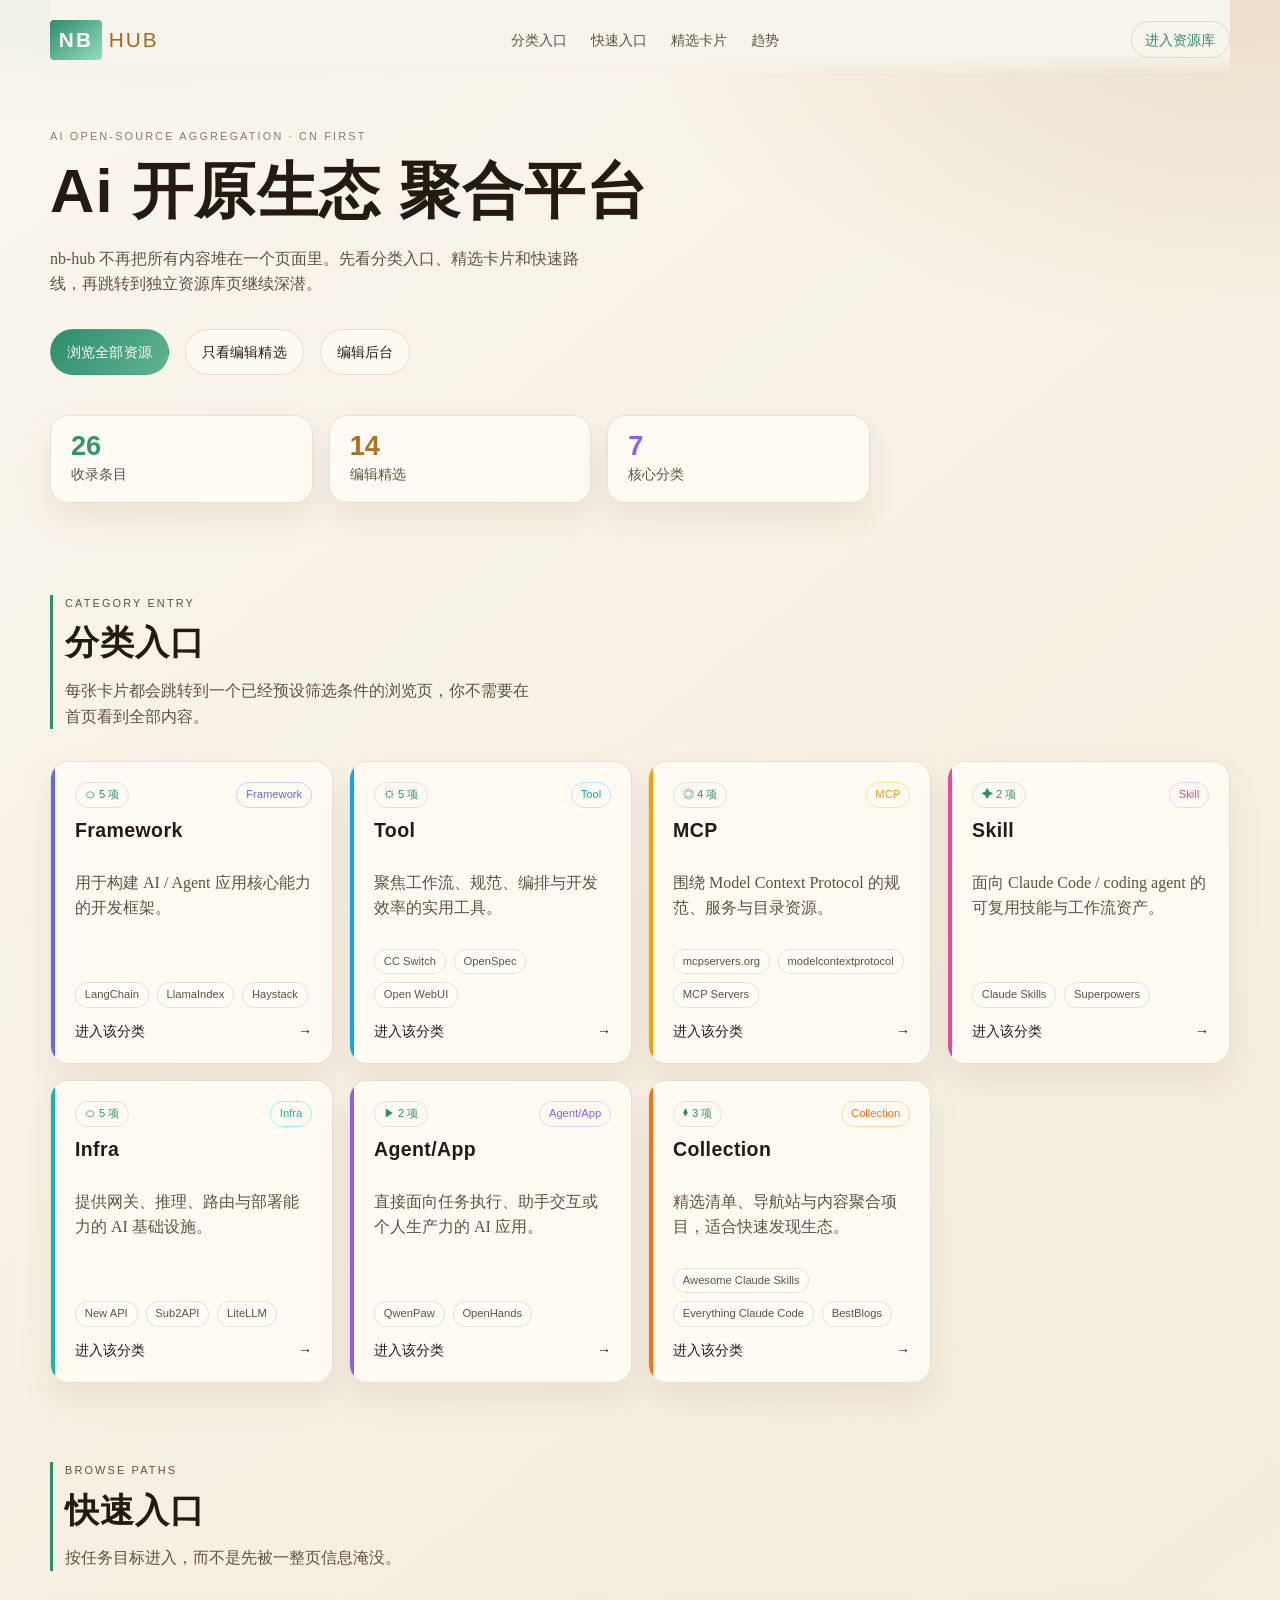
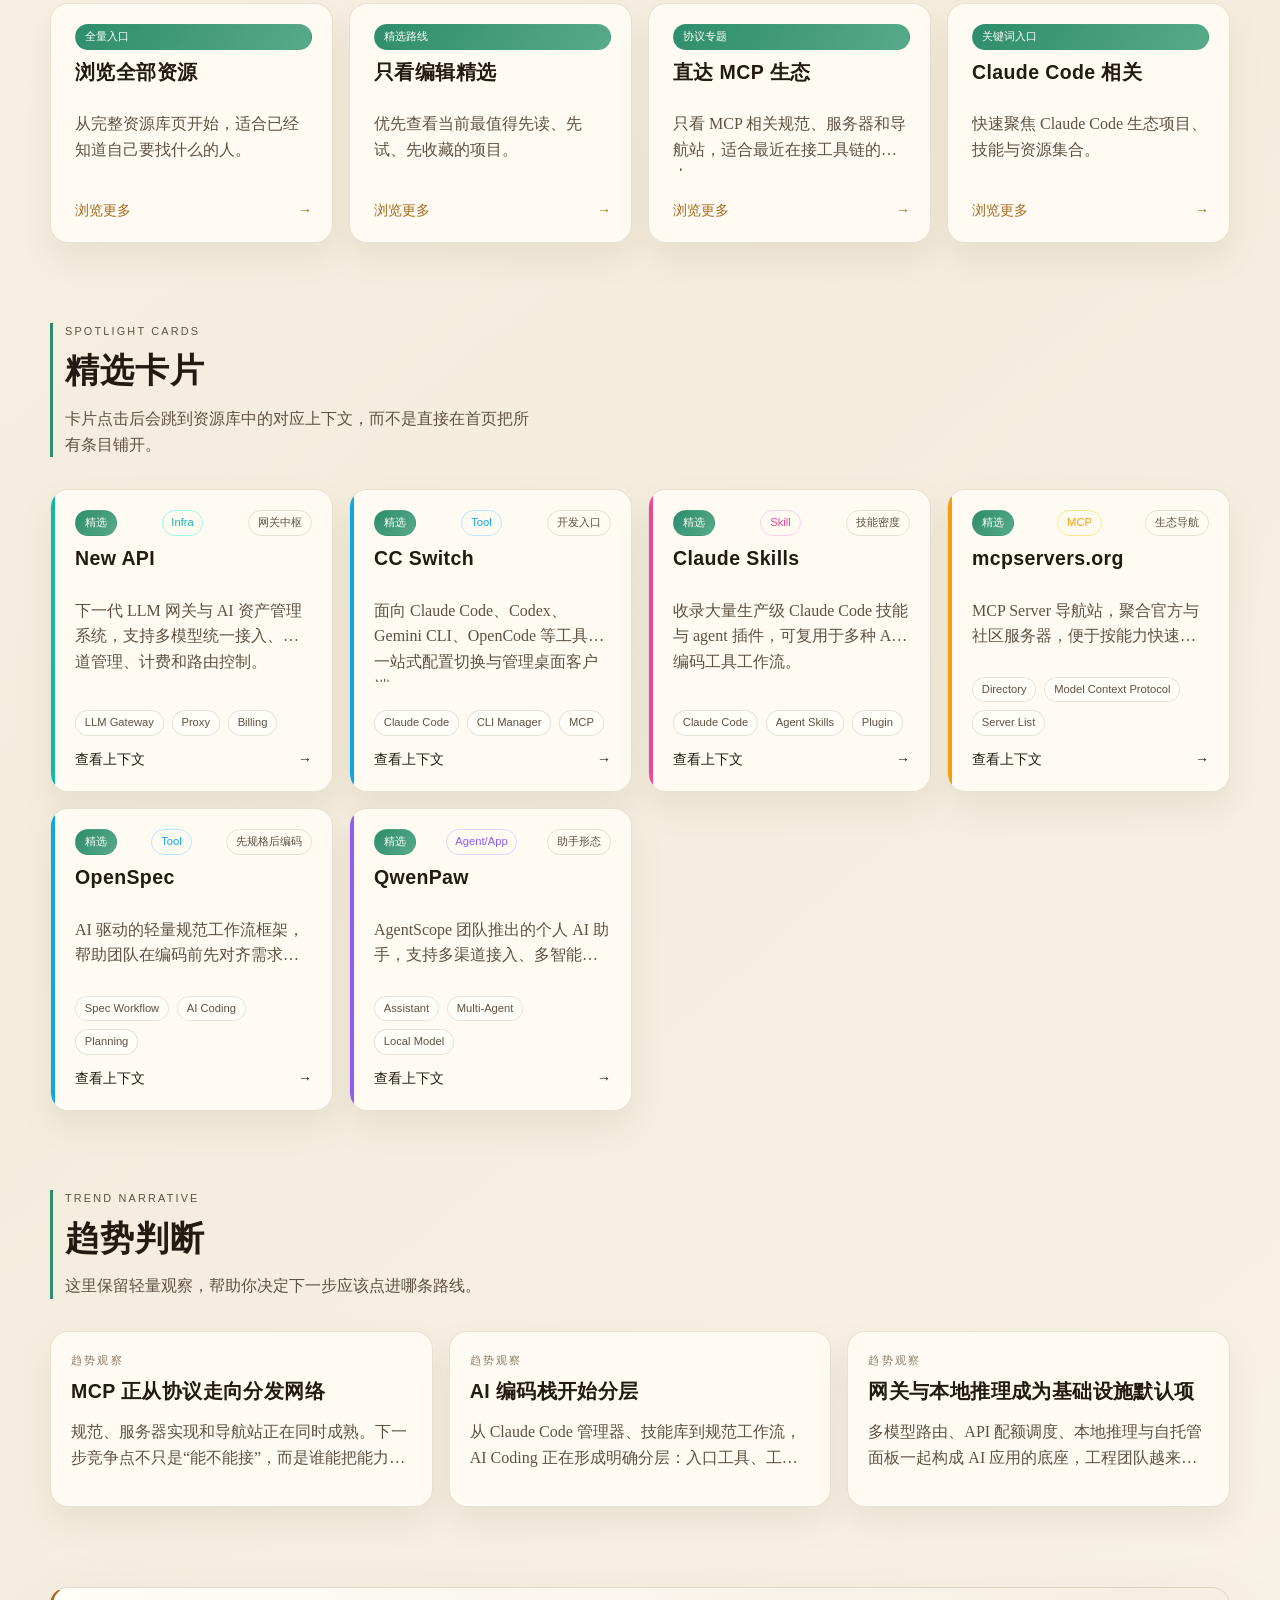
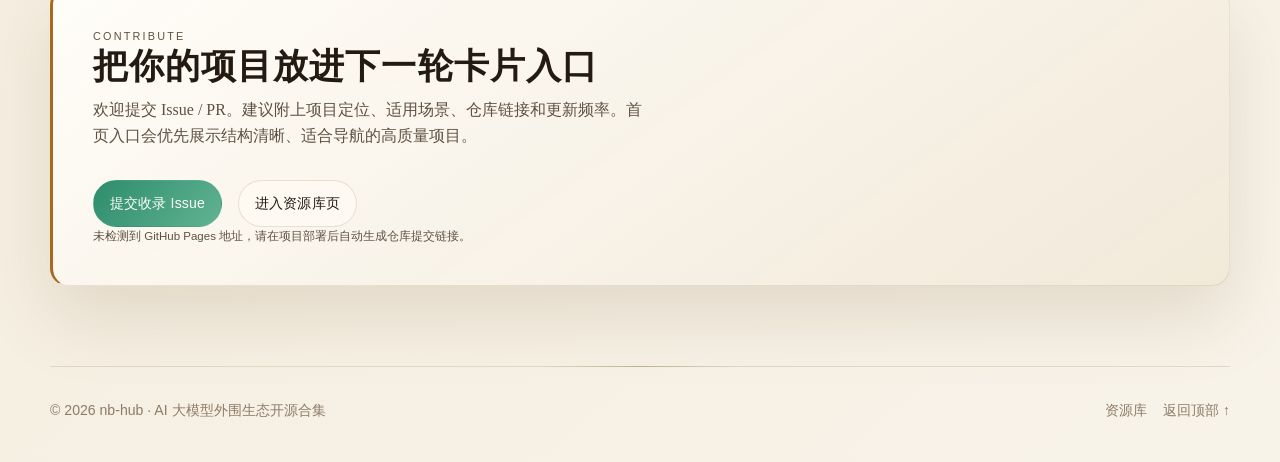
==== commit 724185b7: "Apply category theme colors and refresh card UI" ====
--- a/docs/index.html
+++ b/docs/index.html
@@ -12,7 +12,7 @@
       rel="icon"
       href="data:image/svg+xml,%3Csvg xmlns='http://www.w3.org/2000/svg' viewBox='0 0 64 64'%3E%3Crect width='64' height='64' rx='14' fill='%23090b10'/%3E%3Cpath d='M18 46V18h9l10 14V18h9v28h-9L27 32v14z' fill='%2374e2c0'/%3E%3C/svg%3E"
     />
-    <link rel="stylesheet" href="./styles.css?v=20260415a" />
+    <link rel="stylesheet" href="./styles.css?v=20260415b" />
   </head>
   <body>
     <div class="grain-layer" aria-hidden="true"></div>
@@ -38,15 +38,16 @@
     <main>
       <section class="hero container reveal" id="home">
         <div class="hero-copy">
-          <p class="eyebrow">AI OPEN-SOURCE AGGREGATION · CN FIRST</p>
-          <h1>先看入口，再按卡片跳到真正需要的那一层</h1>
+          <p class="eyebrow">AI Open-Source Aggregation · CN First</p>
+          <h1>Ai 开原生态 聚合平台</h1>
           <p class="lead">
-            nb-hub 不再把所有内容堆在一个页面里。首页只承担导航与判断：你可以先看分类、精选和快速入口，再跳转到独立资源库页继续搜索、筛选和深入浏览。
+            nb-hub 不再把所有内容堆在一个页面里。先看分类入口、精选卡片和快速路线，再跳转到独立资源库页继续深潜。
           </p>
 
           <div class="hero-actions">
             <a class="btn btn-primary" href="./explore.html">浏览全部资源</a>
             <a class="btn btn-ghost" href="./explore.html?featured=true">只看编辑精选</a>
+            <a class="btn btn-ghost" href="./admin.html">编辑后台</a>
           </div>
 
           <div class="metric-row" role="list" aria-label="站点统计">
@@ -136,8 +137,8 @@
       </div>
     </footer>
 
-    <script src="./data.js?v=20260414d"></script>
-    <script src="./overrides.js?v=20260414d"></script>
-    <script src="./home.js?v=20260415a"></script>
+    <script src="./data.js?v=20260415b"></script>
+    <script src="./overrides.js?v=20260415b"></script>
+    <script src="./home.js?v=20260415b"></script>
   </body>
 </html>
--- a/docs/styles.css
+++ b/docs/styles.css
@@ -17,7 +17,31 @@
 
   --color-primary: #2d8d6c;
   --color-primary-strong: #1f7357;
+  --color-primary-soft: #e6f7f0;
   --color-accent: #a56a1f;
+
+  /* Category accent colors */
+  --cat-framework: #6366f1;
+  --cat-framework-bg: #eef2ff;
+  --cat-framework-border: #c7d2fe;
+  --cat-tool: #0ea5e9;
+  --cat-tool-bg: #e0f2fe;
+  --cat-tool-border: #bae6fd;
+  --cat-mcp: #f59e0b;
+  --cat-mcp-bg: #fef3c7;
+  --cat-mcp-border: #fde68a;
+  --cat-skill: #ec4899;
+  --cat-skill-bg: #fce7f3;
+  --cat-skill-border: #fbcfe8;
+  --cat-infra: #14b8a6;
+  --cat-infra-bg: #ccfbf1;
+  --cat-infra-border: #99f6e4;
+  --cat-agent: #8b5cf6;
+  --cat-agent-bg: #ede9fe;
+  --cat-agent-border: #ddd6fe;
+  --cat-collection: #f97316;
+  --cat-collection-bg: #fff7ed;
+  --cat-collection-border: #fed7aa;
 
   --gradient-backdrop: radial-gradient(
       900px 460px at 8% -5%,
@@ -81,9 +105,9 @@
   position: fixed;
   inset: 0;
   pointer-events: none;
-  opacity: 0.14;
-  background-image: radial-gradient(rgba(79, 61, 39, 0.08) 0.6px, transparent 0.6px);
-  background-size: 3px 3px;
+  opacity: 0.1;
+  background-image: radial-gradient(rgba(79, 61, 39, 0.06) 0.5px, transparent 0.5px);
+  background-size: 4px 4px;
   z-index: -1;
 }
 
@@ -101,7 +125,18 @@
   align-items: center;
   justify-content: space-between;
   gap: var(--space-5);
-  padding: var(--space-6) 0 var(--space-5);
+  padding: var(--space-5) 0 var(--space-4);
+  position: sticky;
+  top: 0;
+  z-index: 100;
+  background: linear-gradient(180deg, var(--color-bg) 70%, transparent);
+  backdrop-filter: blur(8px);
+  -webkit-backdrop-filter: blur(8px);
+  transition: box-shadow var(--transition-base);
+}
+
+.topbar.scrolled {
+  box-shadow: 0 1px 12px rgba(0, 0, 0, 0.06);
 }
 
 .topbar-actions,
@@ -115,12 +150,30 @@
 .brand {
   display: inline-flex;
   align-items: center;
-  gap: var(--space-3);
+  gap: 0.18rem;
   font-family: var(--font-display);
-  font-size: 1.25rem;
-  letter-spacing: 0.12em;
+  font-size: 1.3rem;
+  letter-spacing: 0.1em;
   text-decoration: none;
   text-transform: uppercase;
+  transition: transform var(--transition-fast);
+}
+
+.brand:hover {
+  transform: scale(1.03);
+}
+
+.brand-mark {
+  background: linear-gradient(140deg, var(--color-primary), #94dcc1);
+  color: #fdf9f2;
+  font-weight: 700;
+  padding: 0.22rem 0.58rem;
+  border-radius: 6px;
+}
+
+.brand-text {
+  color: var(--color-accent);
+  margin-left: 0.25rem;
 }
 
 .brand-mark {
@@ -186,8 +239,9 @@
   grid-template-columns: 1fr;
   gap: var(--space-7);
   align-items: stretch;
-  margin-top: var(--space-6);
+  margin-top: var(--space-8);
   margin-bottom: var(--space-10);
+  padding: var(--space-3) 0;
 }
 
 .hero-copy,
@@ -200,10 +254,11 @@
 .eyebrow-inline {
   font-family: var(--font-ui);
   text-transform: uppercase;
-  letter-spacing: 0.18em;
-  font-size: var(--text-xs);
+  letter-spacing: 0.2em;
+  font-size: 0.68rem;
   color: var(--color-text-dim);
   margin: 0 0 var(--space-3);
+  font-weight: 500;
 }
 
 h1,
@@ -216,17 +271,28 @@
 .hero-copy h1,
 .page-copy h1 {
   font-family: var(--font-display);
-  max-width: 12ch;
   font-size: clamp(2.25rem, 4.8vw, 4rem);
   letter-spacing: 0.02em;
-  text-wrap: balance;
 }
 
 .lead,
 .page-copy p,
 .section-head p,
+.card-copy {
+  color: var(--color-text-muted);
+}
+
 .card-copy,
 .resource-description {
+  flex-grow: 1;
+}
+
+.card-copy {
+  display: -webkit-box;
+  -webkit-line-clamp: 2;
+  -webkit-box-orient: vertical;
+  overflow: hidden;
+  text-overflow: ellipsis;
   color: var(--color-text-muted);
 }
 
@@ -234,6 +300,7 @@
   max-width: 68ch;
   margin-top: var(--space-5);
   font-size: var(--text-md);
+  color: var(--color-text-muted);
 }
 
 .hero-actions {
@@ -305,7 +372,10 @@
 }
 
 .metric {
-  padding: var(--space-4);
+  padding: var(--space-4) var(--space-5);
+  display: flex;
+  flex-direction: column;
+  gap: var(--space-1);
 }
 
 .metric strong {
@@ -313,6 +383,7 @@
   font-family: var(--font-display);
   font-size: 1.7rem;
   color: var(--color-primary);
+  line-height: 1;
 }
 
 .metric span {
@@ -320,6 +391,10 @@
   color: var(--color-text-muted);
   font-size: var(--text-sm);
 }
+
+.metric:nth-child(1) strong { background: linear-gradient(135deg, var(--color-primary), #7ac8aa); -webkit-background-clip: text; -webkit-text-fill-color: transparent; background-clip: text; }
+.metric:nth-child(2) strong { background: linear-gradient(135deg, var(--color-accent), #d4a056); -webkit-background-clip: text; -webkit-text-fill-color: transparent; background-clip: text; }
+.metric:nth-child(3) strong { background: linear-gradient(135deg, var(--cat-agent), #a78bfa); -webkit-background-clip: text; -webkit-text-fill-color: transparent; background-clip: text; }
 
 .card-head,
 .resource-head,
@@ -337,25 +412,28 @@
 }
 
 .section-head {
-  max-width: 70ch;
+  max-width: 72ch;
   margin-bottom: var(--space-7);
+  padding-left: 14px;
+  border-left: 3px solid var(--color-primary);
 }
 
 .compact-head {
   max-width: 60ch;
+  padding-left: 12px;
 }
 
 .section-head h2 {
   font-family: var(--font-display);
-  font-size: clamp(1.45rem, 3vw, 2.3rem);
+  font-size: clamp(1.45rem, 3vw, 2.1rem);
   letter-spacing: 0.03em;
-  margin-bottom: var(--space-3);
+  margin-bottom: var(--space-2);
 }
 
 .card-grid,
 .resource-grid {
   display: grid;
-  grid-template-columns: repeat(auto-fit, minmax(260px, 1fr));
+  grid-template-columns: repeat(auto-fit, minmax(min(280px, 100%), 1fr));
   gap: var(--space-4);
 }
 
@@ -368,8 +446,11 @@
   gap: var(--space-3);
   min-height: 240px;
   padding: var(--space-5);
+  padding-left: calc(var(--space-5) + 4px);
   text-decoration: none;
-  transition: transform var(--transition-base), border-color var(--transition-fast), background var(--transition-fast);
+  position: relative;
+  overflow: hidden;
+  transition: transform var(--transition-base), border-color var(--transition-base), background var(--transition-fast), box-shadow var(--transition-fast);
 }
 
 .entry-card:hover,
@@ -380,9 +461,28 @@
 .feature-card:focus-visible,
 .resource-card:hover,
 .resource-card:focus-visible {
-  transform: translateY(-4px);
+  transform: translateY(-6px);
   border-color: var(--color-border-strong);
   background: var(--color-surface-strong);
+  box-shadow: var(--shadow-2);
+}
+
+/* Shimmer effect on hover */
+.entry-card::after,
+.feature-card::after,
+.resource-card::after {
+  content: "";
+  position: absolute;
+  inset: 0;
+  opacity: 0;
+  background: linear-gradient(105deg, transparent 40%, rgba(255, 255, 255, 0.08) 45%, rgba(255, 255, 255, 0.15) 50%, rgba(255, 255, 255, 0.08) 55%, transparent 60%);
+  transition: opacity var(--transition-base);
+  pointer-events: none;
+}
+.entry-card:hover::after,
+.feature-card:hover::after,
+.resource-card:hover::after {
+  opacity: 1;
 }
 
 .entry-card h3,
@@ -393,6 +493,10 @@
   font-family: var(--font-display);
   letter-spacing: 0.02em;
   font-size: 1.22rem;
+  display: -webkit-box;
+  -webkit-line-clamp: 2;
+  -webkit-box-orient: vertical;
+  overflow: hidden;
 }
 
 .title-row {
@@ -413,14 +517,89 @@
   gap: var(--space-1);
   border: 1px solid var(--color-border);
   border-radius: var(--radius-pill);
-  padding: 0.22rem 0.58rem;
-  font-family: var(--font-ui);
-  font-size: var(--text-xs);
+  padding: 0.18rem 0.55rem;
+  font-family: var(--font-ui);
+  font-size: 0.7rem;
+}
+
+.tag {
+  color: var(--color-text-muted);
+  background: rgba(255, 255, 255, 0.5);
 }
 
 .pill {
   color: var(--color-text-muted);
 }
+
+/* Category-colored pills */
+.pill[data-cat="Framework"] {
+  color: var(--cat-framework);
+  border-color: var(--cat-framework-border);
+}
+.pill[data-cat="Tool"] {
+  color: var(--cat-tool);
+  border-color: var(--cat-tool-border);
+}
+.pill[data-cat="MCP"] {
+  color: var(--cat-mcp);
+  border-color: var(--cat-mcp-border);
+}
+.pill[data-cat="Skill"] {
+  color: var(--cat-skill);
+  border-color: var(--cat-skill-border);
+}
+.pill[data-cat="Infra"] {
+  color: var(--cat-infra);
+  border-color: var(--cat-infra-border);
+}
+.pill[data-cat="Agent/App"] {
+  color: var(--cat-agent);
+  border-color: var(--cat-agent-border);
+}
+.pill[data-cat="Collection"] {
+  color: var(--cat-collection);
+  border-color: var(--cat-collection-border);
+}
+
+/* Chip active states with dynamic colors */
+.chip[data-category="Framework"].active {
+  background: var(--cat-framework);
+}
+.chip[data-category="Tool"].active {
+  background: var(--cat-tool);
+}
+.chip[data-category="MCP"].active {
+  background: var(--cat-mcp);
+}
+.chip[data-category="Skill"].active {
+  background: var(--cat-skill);
+}
+.chip[data-category="Infra"].active {
+  background: var(--cat-infra);
+}
+.chip[data-category="Agent/App"].active {
+  background: var(--cat-agent);
+}
+.chip[data-category="Collection"].active {
+  background: var(--cat-collection);
+}
+
+/* Category left border for cards */
+.card-category-bar {
+  position: absolute;
+  top: 0;
+  left: 0;
+  width: 4px;
+  height: 100%;
+  border-radius: var(--radius-md) 0 0 var(--radius-md);
+}
+.card-category-bar[data-cat="Framework"] { background: var(--cat-framework); }
+.card-category-bar[data-cat="Tool"] { background: var(--cat-tool); }
+.card-category-bar[data-cat="MCP"] { background: var(--cat-mcp); }
+.card-category-bar[data-cat="Skill"] { background: var(--cat-skill); }
+.card-category-bar[data-cat="Infra"] { background: var(--cat-infra); }
+.card-category-bar[data-cat="Agent/App"] { background: var(--cat-agent); }
+.card-category-bar[data-cat="Collection"] { background: var(--cat-collection); }
 
 .pill.is-featured,
 .meta-chip.is-bright {
@@ -522,20 +701,30 @@
   color: var(--color-text-muted);
 }
 
-input[type="search"] {
+input[type="search"],
+input[type="text"] {
   width: 100%;
   border: 1px solid var(--color-border);
   border-radius: var(--radius-md);
   background: rgba(255, 255, 255, 0.96);
   color: var(--color-text);
-  padding: 0.72rem 0.95rem;
+  padding: 0.78rem 0.95rem;
   font-family: var(--font-ui);
   font-size: var(--text-sm);
-}
-
-input[type="search"]:focus-visible {
-  outline: 2px solid rgba(116, 226, 192, 0.45);
-  outline-offset: 2px;
+  transition: border-color var(--transition-fast), box-shadow var(--transition-fast);
+}
+
+input[type="search"]:focus-visible,
+input[type="text"]:focus-visible {
+  outline: none;
+  border-color: var(--color-primary);
+  box-shadow: 0 0 0 3px rgba(45, 141, 108, 0.15);
+}
+
+input[type="search"]::placeholder,
+input[type="text"]::placeholder {
+  color: var(--color-text-dim);
+  font-style: italic;
 }
 
 .chip-wrap {
@@ -551,21 +740,31 @@
   color: var(--color-text-muted);
   font-family: var(--font-ui);
   font-size: var(--text-xs);
-  padding: 0.35rem 0.75rem;
+  padding: 0.4rem 0.85rem;
   cursor: pointer;
-  transition: border-color var(--transition-fast), color var(--transition-fast), background var(--transition-fast);
+  transition: all var(--transition-fast);
+  user-select: none;
+  -webkit-user-select: none;
 }
 
 .chip:hover,
 .chip:focus-visible {
   border-color: var(--color-border-strong);
   color: var(--color-text);
+  transform: translateY(-1px);
+  box-shadow: 0 2px 6px rgba(0,0,0,0.06);
+}
+
+.chip:active {
+  transform: translateY(0);
 }
 
 .chip.active {
   border-color: transparent;
-  background: linear-gradient(130deg, var(--color-primary), #7ac8aa);
+  background: var(--color-primary);
   color: #fffdf9;
+  font-weight: 500;
+  box-shadow: 0 2px 8px rgba(45, 141, 108, 0.25);
 }
 
 .toggle-control {
@@ -817,6 +1016,12 @@
 .resource-description {
   margin: 0;
   font-size: var(--text-sm);
+  line-height: 1.5;
+  display: -webkit-box;
+  -webkit-line-clamp: 3;
+  -webkit-box-orient: vertical;
+  overflow: hidden;
+  text-overflow: ellipsis;
 }
 
 .editor-note-pill {
@@ -850,14 +1055,15 @@
 }
 
 .submit-cta {
-  padding: var(--space-8);
+  padding: var(--space-8) var(--space-8);
   background: linear-gradient(145deg, rgba(255, 253, 248, 0.98), rgba(241, 232, 216, 0.96));
   box-shadow: var(--shadow-2);
+  border-left: 3px solid var(--color-accent);
 }
 
 .submit-cta h2 {
   font-family: var(--font-display);
-  font-size: clamp(1.5rem, 3vw, 2.4rem);
+  font-size: clamp(1.5rem, 3vw, 2.2rem);
   letter-spacing: 0.03em;
   margin-bottom: var(--space-3);
 }
@@ -878,6 +1084,18 @@
 .footer {
   padding: var(--space-7) 0 var(--space-8);
   border-top: 1px solid var(--color-border);
+  position: relative;
+}
+
+.footer::before {
+  content: "";
+  position: absolute;
+  top: -1px;
+  left: 50%;
+  transform: translateX(-50%);
+  width: 200px;
+  height: 1px;
+  background: linear-gradient(90deg, transparent, var(--color-border-strong), transparent);
 }
 
 .footer p,
@@ -893,32 +1111,95 @@
   gap: var(--space-4);
 }
 
+.footer-links a:hover,
+.footer-links a:focus-visible {
+  color: var(--color-primary);
+}
+
 .reveal {
   opacity: 0;
-  transform: translateY(18px);
-  animation: fade-up 560ms ease forwards;
+  transform: translateY(20px);
+  animation: fade-up 600ms ease forwards;
 }
 
 .reveal:nth-of-type(2) {
-  animation-delay: 120ms;
+  animation-delay: 80ms;
 }
 
 .reveal:nth-of-type(3) {
-  animation-delay: 200ms;
+  animation-delay: 160ms;
 }
 
 .reveal:nth-of-type(4) {
-  animation-delay: 260ms;
+  animation-delay: 240ms;
 }
 
 .reveal:nth-of-type(5) {
   animation-delay: 320ms;
 }
+
+.reveal:nth-of-type(6) {
+  animation-delay: 400ms;
+}
+
+.reveal:nth-of-type(7) {
+  animation-delay: 480ms;
+}
+
+/* Staggered card animations within grids */
+.card-grid .entry-card,
+.card-grid .feature-card,
+.resource-grid .resource-card,
+.admin-grid .admin-card {
+  opacity: 0;
+  animation: card-in 400ms ease forwards;
+}
+.card-grid .entry-card:nth-child(1),
+.card-grid .feature-card:nth-child(1),
+.resource-grid .resource-card:nth-child(1),
+.admin-grid .admin-card:nth-child(1) { animation-delay: 100ms; }
+.card-grid .entry-card:nth-child(2),
+.card-grid .feature-card:nth-child(2),
+.resource-grid .resource-card:nth-child(2),
+.admin-grid .admin-card:nth-child(2) { animation-delay: 160ms; }
+.card-grid .entry-card:nth-child(3),
+.card-grid .feature-card:nth-child(3),
+.resource-grid .resource-card:nth-child(3),
+.admin-grid .admin-card:nth-child(3) { animation-delay: 220ms; }
+.card-grid .entry-card:nth-child(4),
+.card-grid .feature-card:nth-child(4),
+.resource-grid .resource-card:nth-child(4),
+.admin-grid .admin-card:nth-child(4) { animation-delay: 280ms; }
+.card-grid .entry-card:nth-child(5),
+.card-grid .feature-card:nth-child(5),
+.resource-grid .resource-card:nth-child(5),
+.admin-grid .admin-card:nth-child(5) { animation-delay: 340ms; }
+.card-grid .entry-card:nth-child(6),
+.card-grid .feature-card:nth-child(6),
+.resource-grid .resource-card:nth-child(6),
+.admin-grid .admin-card:nth-child(6) { animation-delay: 400ms; }
+.card-grid .entry-card:nth-child(7),
+.resource-grid .resource-card:nth-child(7),
+.admin-grid .admin-card:nth-child(7) { animation-delay: 460ms; }
+.card-grid .entry-card:nth-child(8),
+.resource-grid .resource-card:nth-child(8),
+.admin-grid .admin-card:nth-child(8) { animation-delay: 520ms; }
 
 @keyframes fade-up {
   to {
     opacity: 1;
     transform: translateY(0);
+  }
+}
+
+@keyframes card-in {
+  from {
+    opacity: 0;
+    transform: translateY(16px) scale(0.97);
+  }
+  to {
+    opacity: 1;
+    transform: translateY(0) scale(1);
   }
 }
 
@@ -936,6 +1217,22 @@
     width: min(1180px, calc(100% - var(--space-5) * 2));
   }
 
+  .hero,
+  .page-hero {
+    margin-top: var(--space-6);
+    margin-bottom: var(--space-7);
+  }
+
+  .hero-copy h1,
+  .page-copy h1 {
+    font-size: clamp(1.8rem, 6vw, 2.8rem);
+  }
+
+  .lead,
+  .page-copy p {
+    font-size: var(--text-sm);
+  }
+
   .topbar,
   .footer,
   .result-bar {
@@ -943,12 +1240,20 @@
     align-items: flex-start;
   }
 
+  .topbar {
+    gap: var(--space-4);
+  }
+
   .topbar-actions,
   .admin-actions,
   .dialog-actions {
     width: 100%;
   }
 
+  .topbar-actions {
+    justify-content: flex-start;
+  }
+
   .admin-panel-head,
   .admin-card-top {
     flex-direction: column;
@@ -956,15 +1261,115 @@
 
   .topnav {
     flex-wrap: wrap;
-    gap: var(--space-3) var(--space-5);
+    gap: var(--space-2) var(--space-3);
+    padding: var(--space-2) 0;
+  }
+
+  .topnav a {
+    font-size: var(--text-xs);
+    padding: 0.25rem 0.5rem;
+    border-radius: var(--radius-pill);
+    background: rgba(255, 255, 255, 0.5);
+    border: 1px solid var(--color-border);
   }
 
   .metric-row {
-    grid-template-columns: 1fr;
+    grid-template-columns: repeat(3, 1fr);
+  }
+
+  .metric strong {
+    font-size: 1.3rem;
+  }
+
+  .entry-card,
+  .feature-card,
+  .resource-card {
+    min-height: 200px;
   }
 
   .submit-cta {
     padding: var(--space-6);
+  }
+
+  .card-grid {
+    grid-template-columns: repeat(auto-fit, minmax(240px, 1fr));
+  }
+
+  .dialog-card {
+    padding: var(--space-5);
+    margin: 1rem;
+  }
+}
+
+@media (max-width: 560px) {
+  .container {
+    padding-left: var(--space-4);
+    padding-right: var(--space-4);
+  }
+
+  .brand {
+    font-size: 1.1rem;
+  }
+
+  .brand-mark {
+    padding: 0.15rem 0.45rem;
+  }
+
+  .hero-actions {
+    flex-direction: column;
+    align-items: stretch;
+  }
+
+  .hero-actions .btn {
+    text-align: center;
+  }
+
+  .metric-row {
+    grid-template-columns: 1fr 1fr;
+    gap: var(--space-3);
+  }
+
+  .metric:nth-child(3) {
+    grid-column: 1 / -1;
+    text-align: center;
+  }
+
+  .card-grid,
+  .route-grid {
+    grid-template-columns: 1fr;
+  }
+
+  .resource-grid {
+    grid-template-columns: 1fr;
+  }
+
+  .chip-wrap {
+    gap: var(--space-1);
+  }
+
+  .chip {
+    padding: 0.3rem 0.65rem;
+    font-size: 0.65rem;
+  }
+
+  .admin-grid {
+    grid-template-columns: 1fr;
+  }
+
+  .publish-grid {
+    grid-template-columns: 1fr;
+  }
+
+  .section {
+    margin-bottom: var(--space-7);
+  }
+
+  .section-head h2 {
+    font-size: clamp(1.3rem, 4vw, 1.8rem);
+  }
+
+  footer .footer-links {
+    gap: var(--space-3);
   }
 }
 
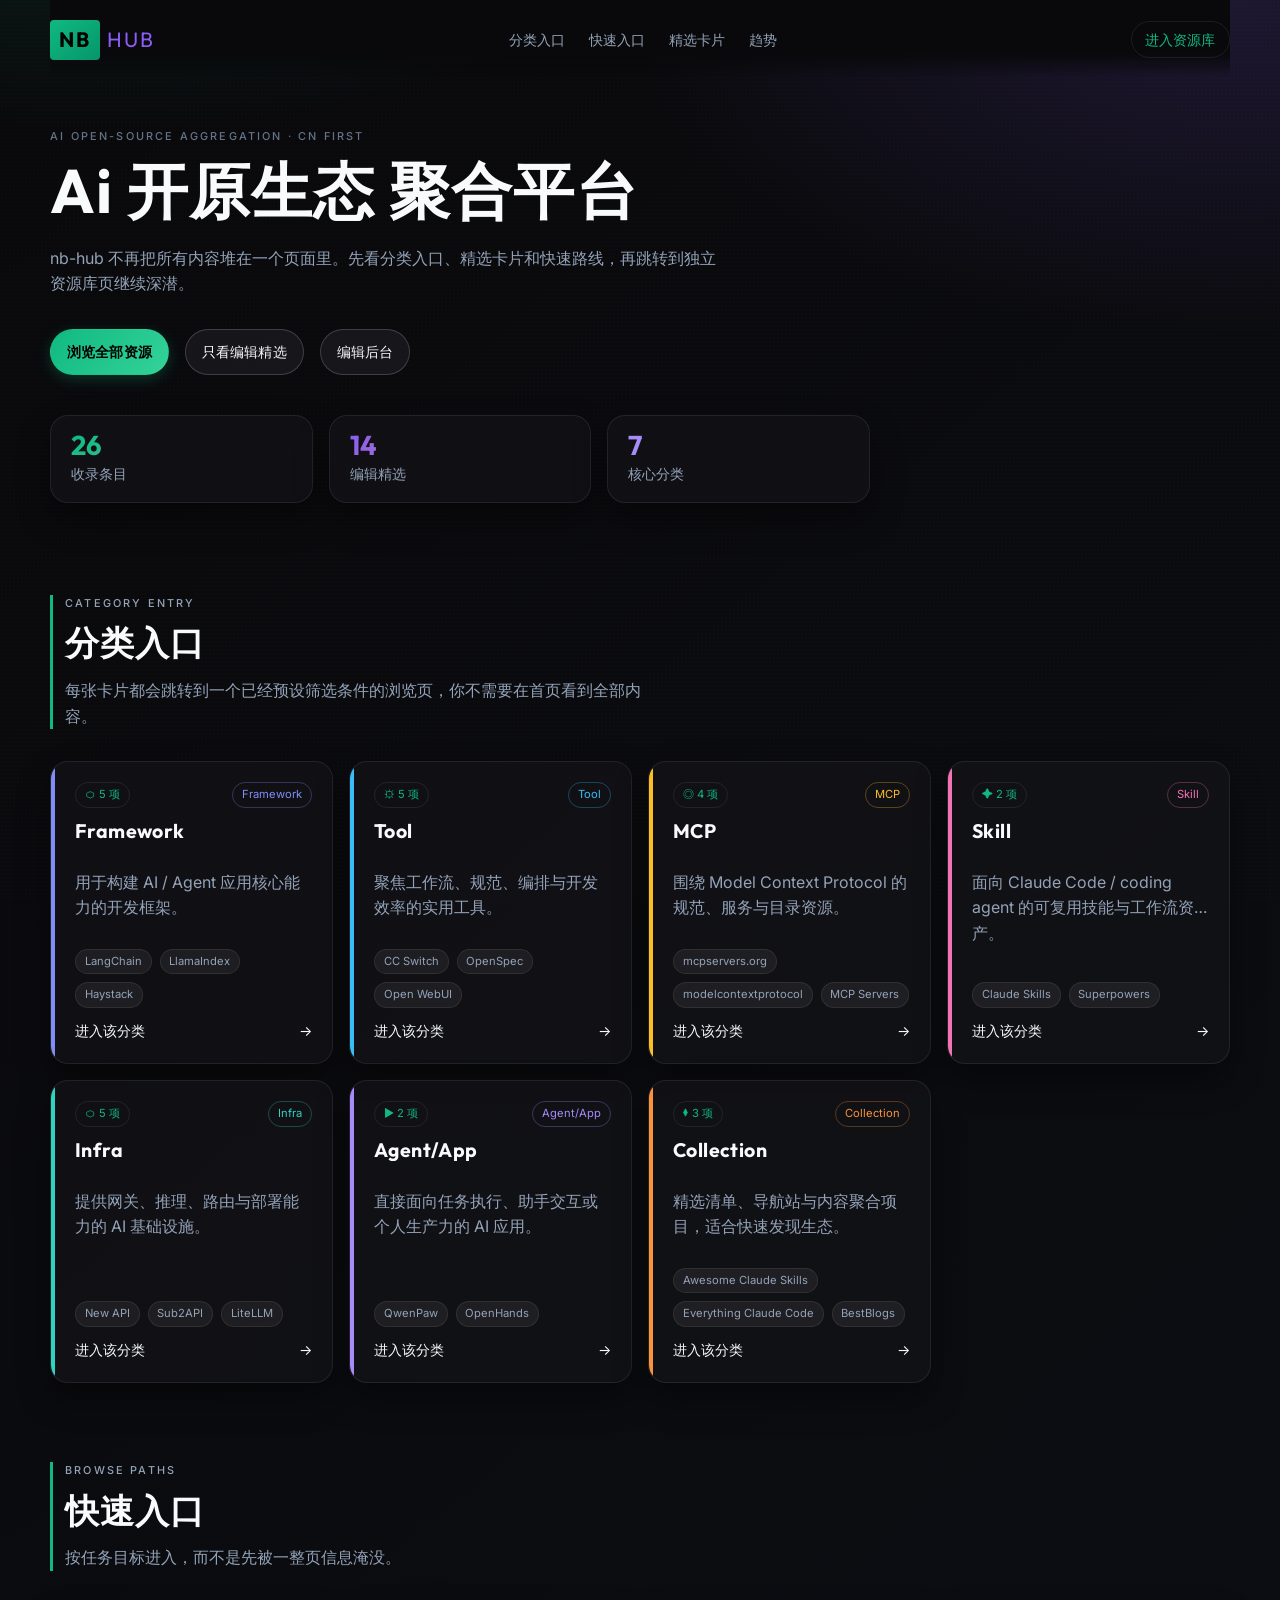
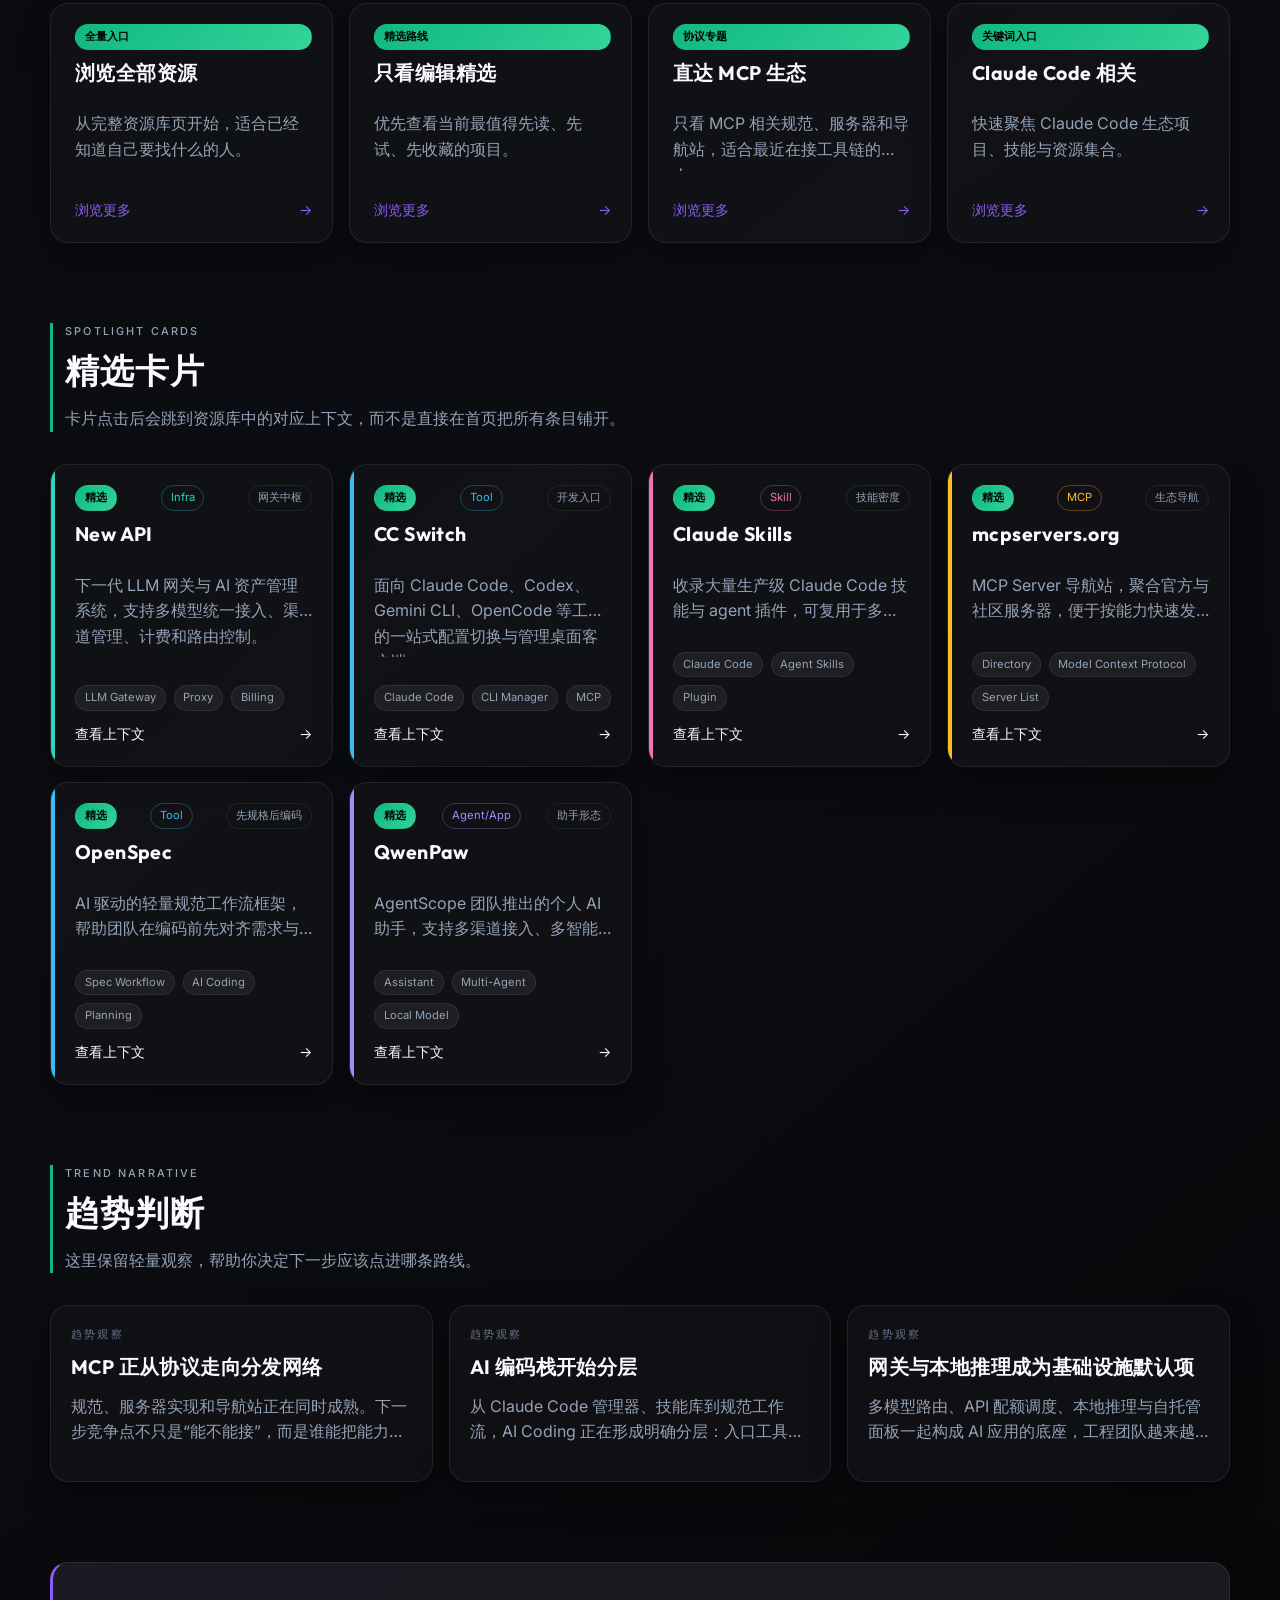
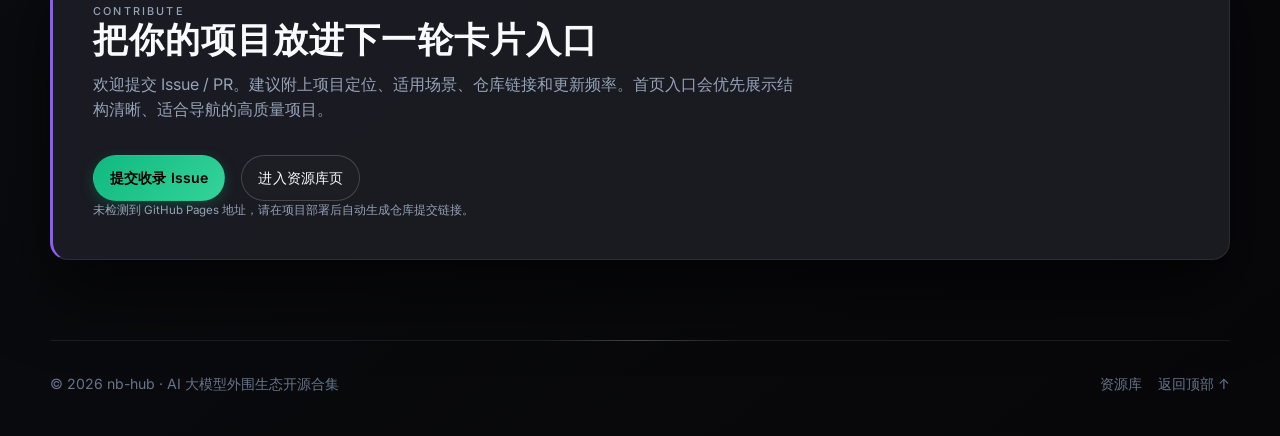
==== commit bd9665e5: "style: 切换深色主题并更新字体系统 - 整体配色从浅色(米色/暖色调)切换为深色(#09090b) - 添加 Google Fonts (Inter + Outfit) 字体 - 主色调更新为亮" ====
--- a/docs/index.html
+++ b/docs/index.html
@@ -10,8 +10,11 @@
     />
     <link
       rel="icon"
-      href="data:image/svg+xml,%3Csvg xmlns='http://www.w3.org/2000/svg' viewBox='0 0 64 64'%3E%3Crect width='64' height='64' rx='14' fill='%23090b10'/%3E%3Cpath d='M18 46V18h9l10 14V18h9v28h-9L27 32v14z' fill='%2374e2c0'/%3E%3C/svg%3E"
+      href="data:image/svg+xml,%3Csvg xmlns='http://www.w3.org/2000/svg' viewBox='0 0 64 64'%3E%3Crect width='64' height='64' rx='14' fill='%23090b10'/%3E%3Cpath d='M18 46V18h9l10 14V18h9v28h-9L27 32v14z' fill='%2310b981'/%3E%3C/svg%3E"
     />
+    <link rel="preconnect" href="https://fonts.googleapis.com" />
+    <link rel="preconnect" href="https://fonts.gstatic.com" crossorigin />
+    <link href="https://fonts.googleapis.com/css2?family=Inter:wght@400;500;600&family=Outfit:wght@400;600;700&display=swap" rel="stylesheet" />
     <link rel="stylesheet" href="./styles.css?v=20260415b" />
   </head>
   <body>
--- a/docs/styles.css
+++ b/docs/styles.css
@@ -1,58 +1,58 @@
 :root {
-  --font-display: "Bebas Neue", "Oswald", "Fjalla One", sans-serif;
-  --font-body: "Noto Serif SC", "Source Han Serif SC", "Songti SC", serif;
-  --font-ui: "IBM Plex Sans", "PingFang SC", "Microsoft YaHei", sans-serif;
-
-  --color-bg: #f7f4ec;
-  --color-bg-elevated: #fffaf0;
-  --color-bg-soft: #f2ebdc;
-  --color-surface: rgba(255, 252, 245, 0.92);
-  --color-surface-strong: rgba(255, 255, 255, 0.98);
-  --color-border: rgba(130, 104, 63, 0.18);
-  --color-border-strong: rgba(130, 104, 63, 0.34);
-
-  --color-text: #231a12;
-  --color-text-muted: #5f5142;
-  --color-text-dim: #8d7b67;
-
-  --color-primary: #2d8d6c;
-  --color-primary-strong: #1f7357;
-  --color-primary-soft: #e6f7f0;
-  --color-accent: #a56a1f;
+  --font-display: "Outfit", "Bebas Neue", "Oswald", "Fjalla One", sans-serif;
+  --font-body: "Inter", "Noto Serif SC", "Source Han Serif SC", "Songti SC", sans-serif;
+  --font-ui: "Inter", "IBM Plex Sans", "PingFang SC", "Microsoft YaHei", sans-serif;
+
+  --color-bg: #09090b;
+  --color-bg-elevated: #111116;
+  --color-bg-soft: #1a1a24;
+  --color-surface: rgba(20, 20, 25, 0.65);
+  --color-surface-strong: rgba(30, 30, 38, 0.85);
+  --color-border: rgba(255, 255, 255, 0.08);
+  --color-border-strong: rgba(255, 255, 255, 0.18);
+
+  --color-text: #f8fafc;
+  --color-text-muted: #94a3b8;
+  --color-text-dim: #64748b;
+
+  --color-primary: #10b981;
+  --color-primary-strong: #34d399;
+  --color-primary-soft: rgba(16, 185, 129, 0.12);
+  --color-accent: #8b5cf6;
 
   /* Category accent colors */
-  --cat-framework: #6366f1;
-  --cat-framework-bg: #eef2ff;
-  --cat-framework-border: #c7d2fe;
-  --cat-tool: #0ea5e9;
-  --cat-tool-bg: #e0f2fe;
-  --cat-tool-border: #bae6fd;
-  --cat-mcp: #f59e0b;
-  --cat-mcp-bg: #fef3c7;
-  --cat-mcp-border: #fde68a;
-  --cat-skill: #ec4899;
-  --cat-skill-bg: #fce7f3;
-  --cat-skill-border: #fbcfe8;
-  --cat-infra: #14b8a6;
-  --cat-infra-bg: #ccfbf1;
-  --cat-infra-border: #99f6e4;
-  --cat-agent: #8b5cf6;
-  --cat-agent-bg: #ede9fe;
-  --cat-agent-border: #ddd6fe;
-  --cat-collection: #f97316;
-  --cat-collection-bg: #fff7ed;
-  --cat-collection-border: #fed7aa;
+  --cat-framework: #818cf8;
+  --cat-framework-bg: rgba(129, 140, 248, 0.1);
+  --cat-framework-border: rgba(129, 140, 248, 0.3);
+  --cat-tool: #38bdf8;
+  --cat-tool-bg: rgba(56, 189, 248, 0.1);
+  --cat-tool-border: rgba(56, 189, 248, 0.3);
+  --cat-mcp: #fbbf24;
+  --cat-mcp-bg: rgba(251, 191, 36, 0.1);
+  --cat-mcp-border: rgba(251, 191, 36, 0.3);
+  --cat-skill: #f472b6;
+  --cat-skill-bg: rgba(244, 114, 182, 0.1);
+  --cat-skill-border: rgba(244, 114, 182, 0.3);
+  --cat-infra: #2dd4bf;
+  --cat-infra-bg: rgba(45, 212, 191, 0.1);
+  --cat-infra-border: rgba(45, 212, 191, 0.3);
+  --cat-agent: #a78bfa;
+  --cat-agent-bg: rgba(167, 139, 250, 0.1);
+  --cat-agent-border: rgba(167, 139, 250, 0.3);
+  --cat-collection: #fb923c;
+  --cat-collection-bg: rgba(251, 146, 60, 0.1);
+  --cat-collection-border: rgba(251, 146, 60, 0.3);
 
   --gradient-backdrop: radial-gradient(
       900px 460px at 8% -5%,
-      rgba(45, 141, 108, 0.13),
-      rgba(45, 141, 108, 0) 68%
+      rgba(16, 185, 129, 0.15),
+      rgba(16, 185, 129, 0) 68%
     ),
-    radial-gradient(860px 480px at 96% 0%, rgba(165, 106, 31, 0.14), rgba(165, 106, 31, 0) 70%),
-    linear-gradient(140deg, #faf6ee, #f4ecdd 54%, #f8f3e9);
-
-  --shadow-1: 0 16px 32px rgba(123, 95, 57, 0.1);
-  --shadow-2: 0 32px 70px rgba(123, 95, 57, 0.16);
+    radial-gradient(860px 480px at 96% 0%, rgba(139, 92, 246, 0.15), rgba(139, 92, 246, 0) 70%),
+    linear-gradient(140deg, #09090b, #0c0d12 54%, #070709);
+
+  --shadow-1: 0 16px 32px rgba(0, 0, 0, 0.4);
+  --shadow-2: 0 32px 70px rgba(0, 0, 0, 0.6);
 
   --radius-sm: 10px;
   --radius-md: 18px;
@@ -105,8 +105,8 @@
   position: fixed;
   inset: 0;
   pointer-events: none;
-  opacity: 0.1;
-  background-image: radial-gradient(rgba(79, 61, 39, 0.06) 0.5px, transparent 0.5px);
+  opacity: 0.15;
+  background-image: radial-gradient(rgba(255, 255, 255, 0.08) 1px, transparent 1px);
   background-size: 4px 4px;
   z-index: -1;
 }
@@ -164,8 +164,8 @@
 }
 
 .brand-mark {
-  background: linear-gradient(140deg, var(--color-primary), #94dcc1);
-  color: #fdf9f2;
+  background: linear-gradient(140deg, var(--color-primary), #059669);
+  color: #000;
   font-weight: 700;
   padding: 0.22rem 0.58rem;
   border-radius: 6px;
@@ -177,8 +177,8 @@
 }
 
 .brand-mark {
-  background: linear-gradient(140deg, var(--color-primary), #94dcc1);
-  color: #fdf9f2;
+  background: linear-gradient(140deg, var(--color-primary), #059669);
+  color: #000;
   font-weight: 700;
   padding: 0.2rem 0.55rem;
   border-radius: 0.25rem;
@@ -328,8 +328,10 @@
 }
 
 .btn-primary {
-  color: #fffdf9;
-  background: linear-gradient(130deg, var(--color-primary), #61b393);
+  color: #000;
+  background: linear-gradient(130deg, var(--color-primary), #34d399);
+  font-weight: 600;
+  box-shadow: 0 4px 14px rgba(16, 185, 129, 0.25);
 }
 
 .btn-primary:hover,
@@ -339,8 +341,9 @@
 
 .btn-ghost {
   color: var(--color-text);
-  border-color: var(--color-border);
-  background: rgba(255, 251, 243, 0.82);
+  border-color: var(--color-border-strong);
+  background: rgba(30, 30, 38, 0.6);
+  backdrop-filter: blur(8px);
 }
 
 .btn-ghost:hover,
@@ -367,7 +370,8 @@
   border: 1px solid var(--color-border);
   border-radius: var(--radius-md);
   background: var(--color-surface);
-  backdrop-filter: blur(3px);
+  backdrop-filter: blur(16px);
+  -webkit-backdrop-filter: blur(16px);
   box-shadow: var(--shadow-1);
 }
 
@@ -461,10 +465,10 @@
 .feature-card:focus-visible,
 .resource-card:hover,
 .resource-card:focus-visible {
-  transform: translateY(-6px);
+  transform: translateY(-6px) scale(1.01);
   border-color: var(--color-border-strong);
   background: var(--color-surface-strong);
-  box-shadow: var(--shadow-2);
+  box-shadow: 0 0 20px rgba(255, 255, 255, 0.05), var(--shadow-2);
 }
 
 /* Shimmer effect on hover */
@@ -524,7 +528,7 @@
 
 .tag {
   color: var(--color-text-muted);
-  background: rgba(255, 255, 255, 0.5);
+  background: rgba(255, 255, 255, 0.06);
 }
 
 .pill {
@@ -603,9 +607,10 @@
 
 .pill.is-featured,
 .meta-chip.is-bright {
-  color: #fffdf9;
+  color: #000;
+  font-weight: 600;
   border-color: transparent;
-  background: linear-gradient(130deg, var(--color-primary), #58aa8a);
+  background: linear-gradient(130deg, var(--color-primary), #34d399);
 }
 
 .meta-chip {
@@ -657,8 +662,8 @@
 }
 
 .admin-shell {
-  background: linear-gradient(180deg, rgba(255, 252, 246, 0.96), rgba(244, 236, 223, 0.92));
-  border-color: rgba(130, 104, 63, 0.2);
+  background: linear-gradient(180deg, rgba(20, 20, 25, 0.8), rgba(15, 15, 20, 0.92));
+  border-color: rgba(255, 255, 255, 0.1);
 }
 
 .admin-panel-head {
@@ -706,7 +711,7 @@
   width: 100%;
   border: 1px solid var(--color-border);
   border-radius: var(--radius-md);
-  background: rgba(255, 255, 255, 0.96);
+  background: rgba(20, 20, 25, 0.8);
   color: var(--color-text);
   padding: 0.78rem 0.95rem;
   font-family: var(--font-ui);
@@ -736,7 +741,7 @@
 .chip {
   border: 1px solid var(--color-border);
   border-radius: var(--radius-pill);
-  background: rgba(255, 250, 244, 0.92);
+  background: rgba(30, 30, 38, 0.8);
   color: var(--color-text-muted);
   font-family: var(--font-ui);
   font-size: var(--text-xs);
@@ -808,7 +813,8 @@
   padding: var(--space-5);
   border: 1px solid var(--color-border);
   border-radius: var(--radius-md);
-  background: rgba(255, 249, 239, 0.92);
+  background: rgba(30, 30, 38, 0.6);
+  backdrop-filter: blur(8px);
 }
 
 .publish-panel {
@@ -817,7 +823,8 @@
   padding: var(--space-5);
   border: 1px solid var(--color-border);
   border-radius: var(--radius-md);
-  background: rgba(255, 252, 246, 0.9);
+  background: rgba(20, 20, 25, 0.7);
+  backdrop-filter: blur(8px);
 }
 
 .publish-panel-copy {
@@ -844,9 +851,9 @@
 .publish-feedback {
   margin: 0;
   padding: 0.8rem 1rem;
-  border: 1px dashed var(--color-border);
+  border: 1px dashed var(--color-primary-soft);
   border-radius: var(--radius-md);
-  background: rgba(255, 248, 236, 0.72);
+  background: rgba(16, 185, 129, 0.05);
 }
 
 .admin-toolbar-copy {
@@ -890,7 +897,8 @@
 }
 
 .admin-card.is-featured-card {
-  background: linear-gradient(160deg, rgba(236, 251, 244, 0.96), rgba(248, 244, 235, 0.98));
+  background: linear-gradient(160deg, rgba(16, 185, 129, 0.1), rgba(16, 185, 129, 0.02));
+  border-color: rgba(16, 185, 129, 0.2);
 }
 
 .admin-card-top {
@@ -923,7 +931,7 @@
   resize: vertical;
   border: 1px solid var(--color-border);
   border-radius: var(--radius-md);
-  background: rgba(255, 255, 255, 0.96);
+  background: rgba(20, 20, 25, 0.8);
   color: var(--color-text);
   padding: 0.8rem 0.9rem;
   font-family: var(--font-ui);
@@ -945,7 +953,7 @@
 .admin-toggle-btn {
   border: 1px solid var(--color-border);
   border-radius: var(--radius-pill);
-  background: rgba(255, 251, 244, 0.96);
+  background: rgba(30, 30, 38, 0.8);
   color: var(--color-primary);
   font-family: var(--font-ui);
   font-size: var(--text-xs);
@@ -967,9 +975,9 @@
 .admin-feedback {
   margin: 0;
   padding: 0.8rem 1rem;
-  border: 1px dashed var(--color-border);
+  border: 1px dashed var(--color-primary-soft);
   border-radius: var(--radius-md);
-  background: rgba(255, 248, 236, 0.86);
+  background: rgba(16, 185, 129, 0.05);
 }
 
 .admin-dialog {
@@ -980,7 +988,7 @@
 }
 
 .admin-dialog::backdrop {
-  background: rgba(69, 52, 31, 0.24);
+  background: rgba(0, 0, 0, 0.6);
   backdrop-filter: blur(6px);
 }
 
@@ -989,7 +997,9 @@
   padding: var(--space-7);
   border: 1px solid var(--color-border-strong);
   border-radius: var(--radius-lg);
-  background: linear-gradient(160deg, rgba(255, 252, 245, 0.99), rgba(245, 236, 221, 0.98));
+  background: var(--color-surface-strong);
+  backdrop-filter: blur(16px);
+  -webkit-backdrop-filter: blur(16px);
   box-shadow: var(--shadow-2);
 }
 
@@ -1032,10 +1042,10 @@
   width: fit-content;
   padding: 0.32rem 0.68rem;
   border-radius: 999px;
-  border: 1px solid rgba(181, 123, 21, 0.28);
-  background: linear-gradient(135deg, #fff3c8, #f3c45c 56%, #d89b1d);
-  color: #6b4208;
-  box-shadow: 0 6px 14px rgba(190, 139, 38, 0.18);
+  border: 1px solid rgba(251, 191, 36, 0.3);
+  background: linear-gradient(135deg, rgba(251, 191, 36, 0.15), rgba(251, 191, 36, 0.05));
+  color: #fcd34d;
+  box-shadow: 0 4px 12px rgba(251, 191, 36, 0.1);
   font-family: var(--font-ui);
   font-size: 0.76rem;
   font-weight: 700;
@@ -1056,8 +1066,10 @@
 
 .submit-cta {
   padding: var(--space-8) var(--space-8);
-  background: linear-gradient(145deg, rgba(255, 253, 248, 0.98), rgba(241, 232, 216, 0.96));
+  background: var(--color-surface-strong);
+  backdrop-filter: blur(16px);
   box-shadow: var(--shadow-2);
+  border: 1px solid var(--color-border);
   border-left: 3px solid var(--color-accent);
 }
 
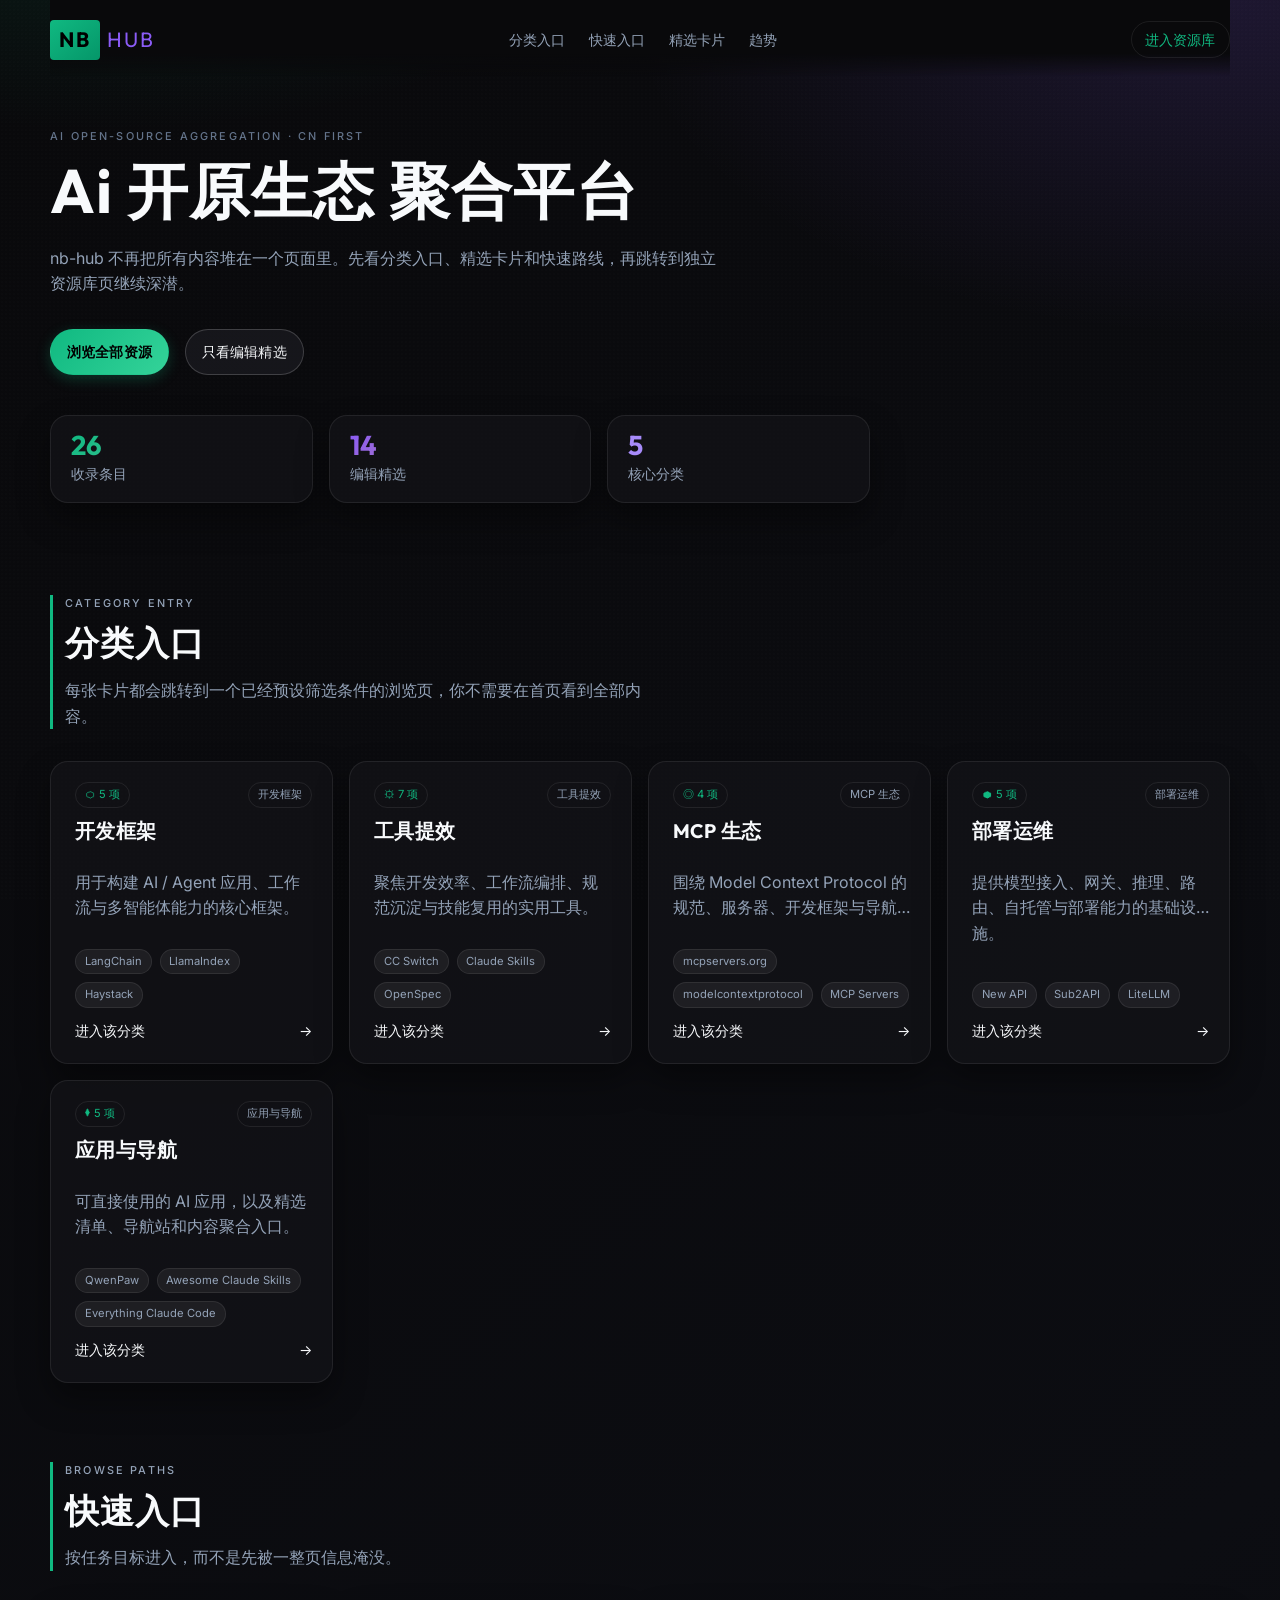
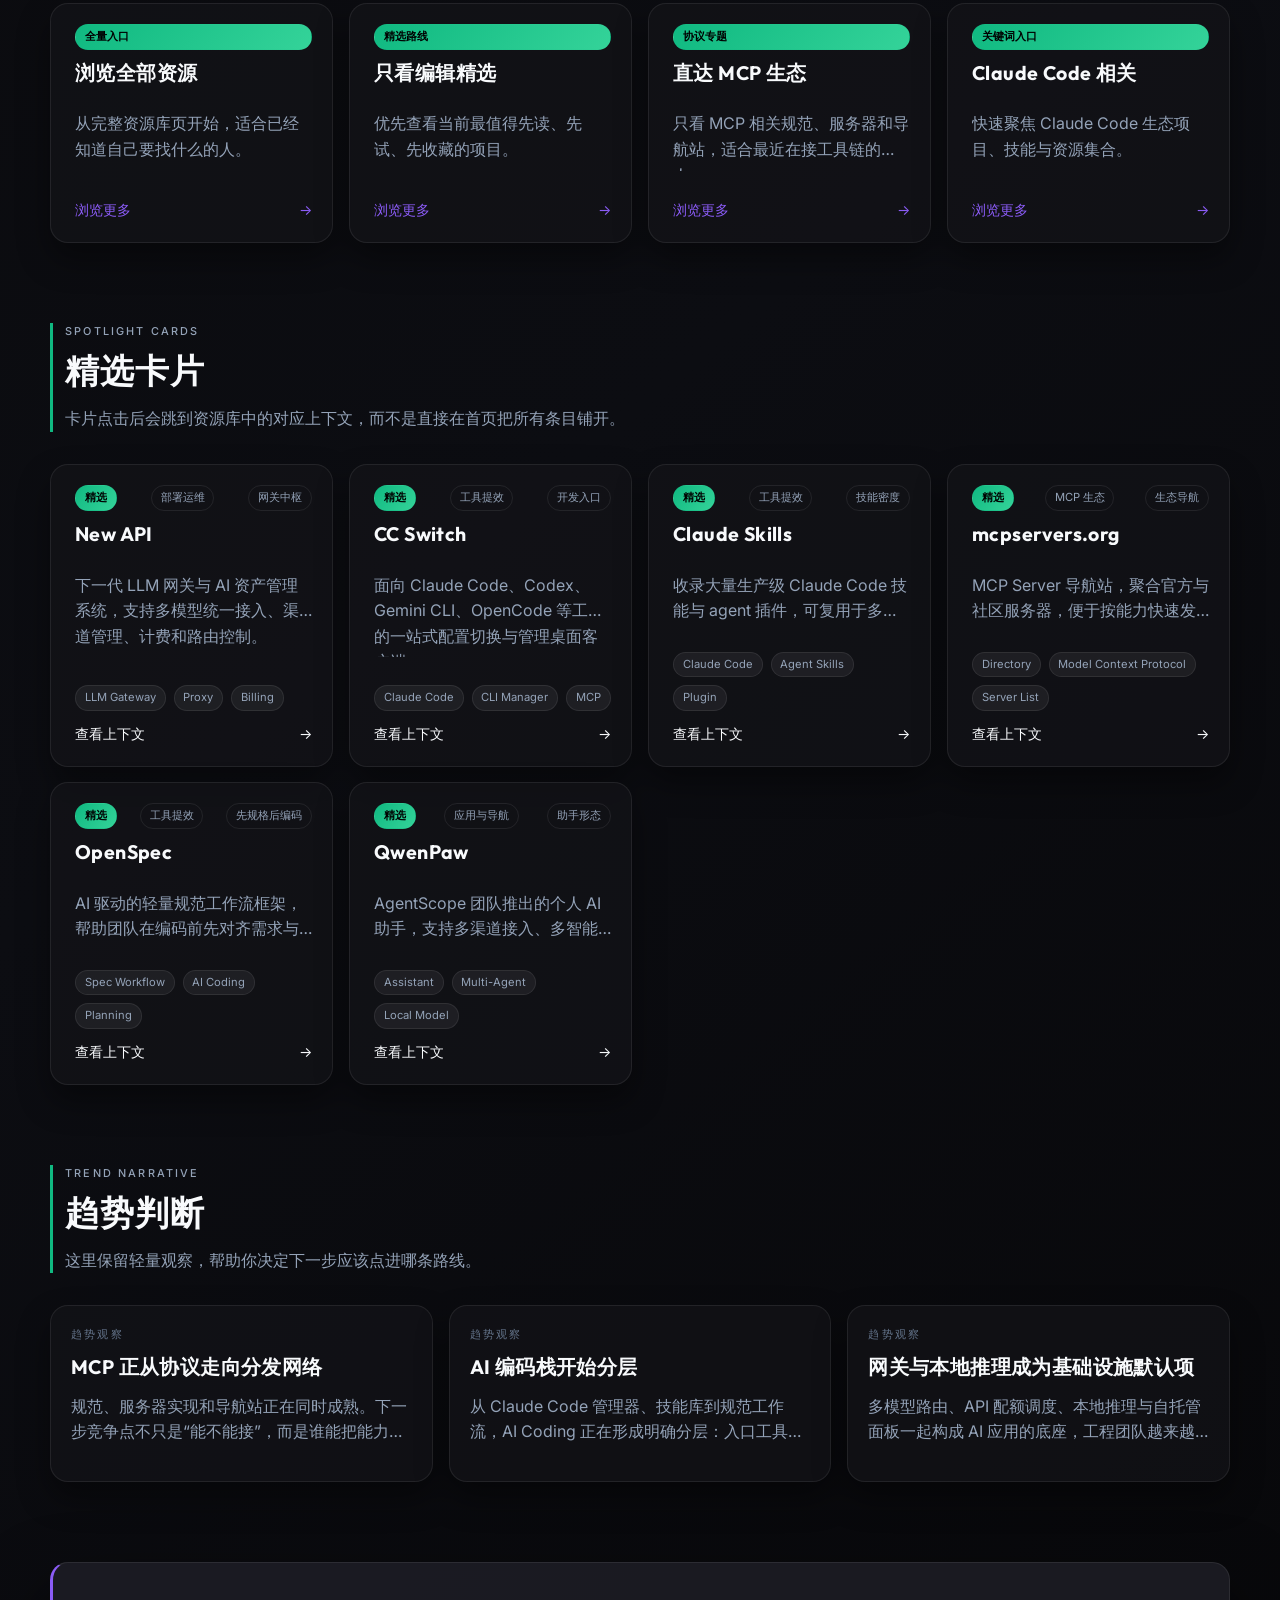
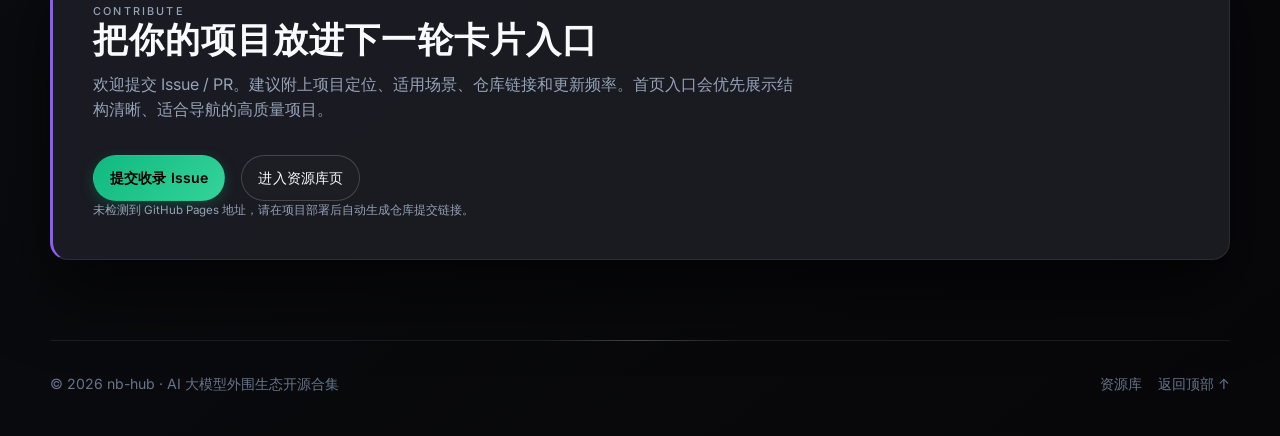
==== commit 95a2120c: "feat: 分类体系汉化并新增本地草稿存储功能 - 分类名称从英文改为中文（开发框架 | 工具提效 | MCP 生态 | 部署运维 | 应用与导航） - 管理后台提示文案优化，说明保存与发布流程差异 " ====
--- a/docs/index.html
+++ b/docs/index.html
@@ -50,7 +50,6 @@
           <div class="hero-actions">
             <a class="btn btn-primary" href="./explore.html">浏览全部资源</a>
             <a class="btn btn-ghost" href="./explore.html?featured=true">只看编辑精选</a>
-            <a class="btn btn-ghost" href="./admin.html">编辑后台</a>
           </div>
 
           <div class="metric-row" role="list" aria-label="站点统计">
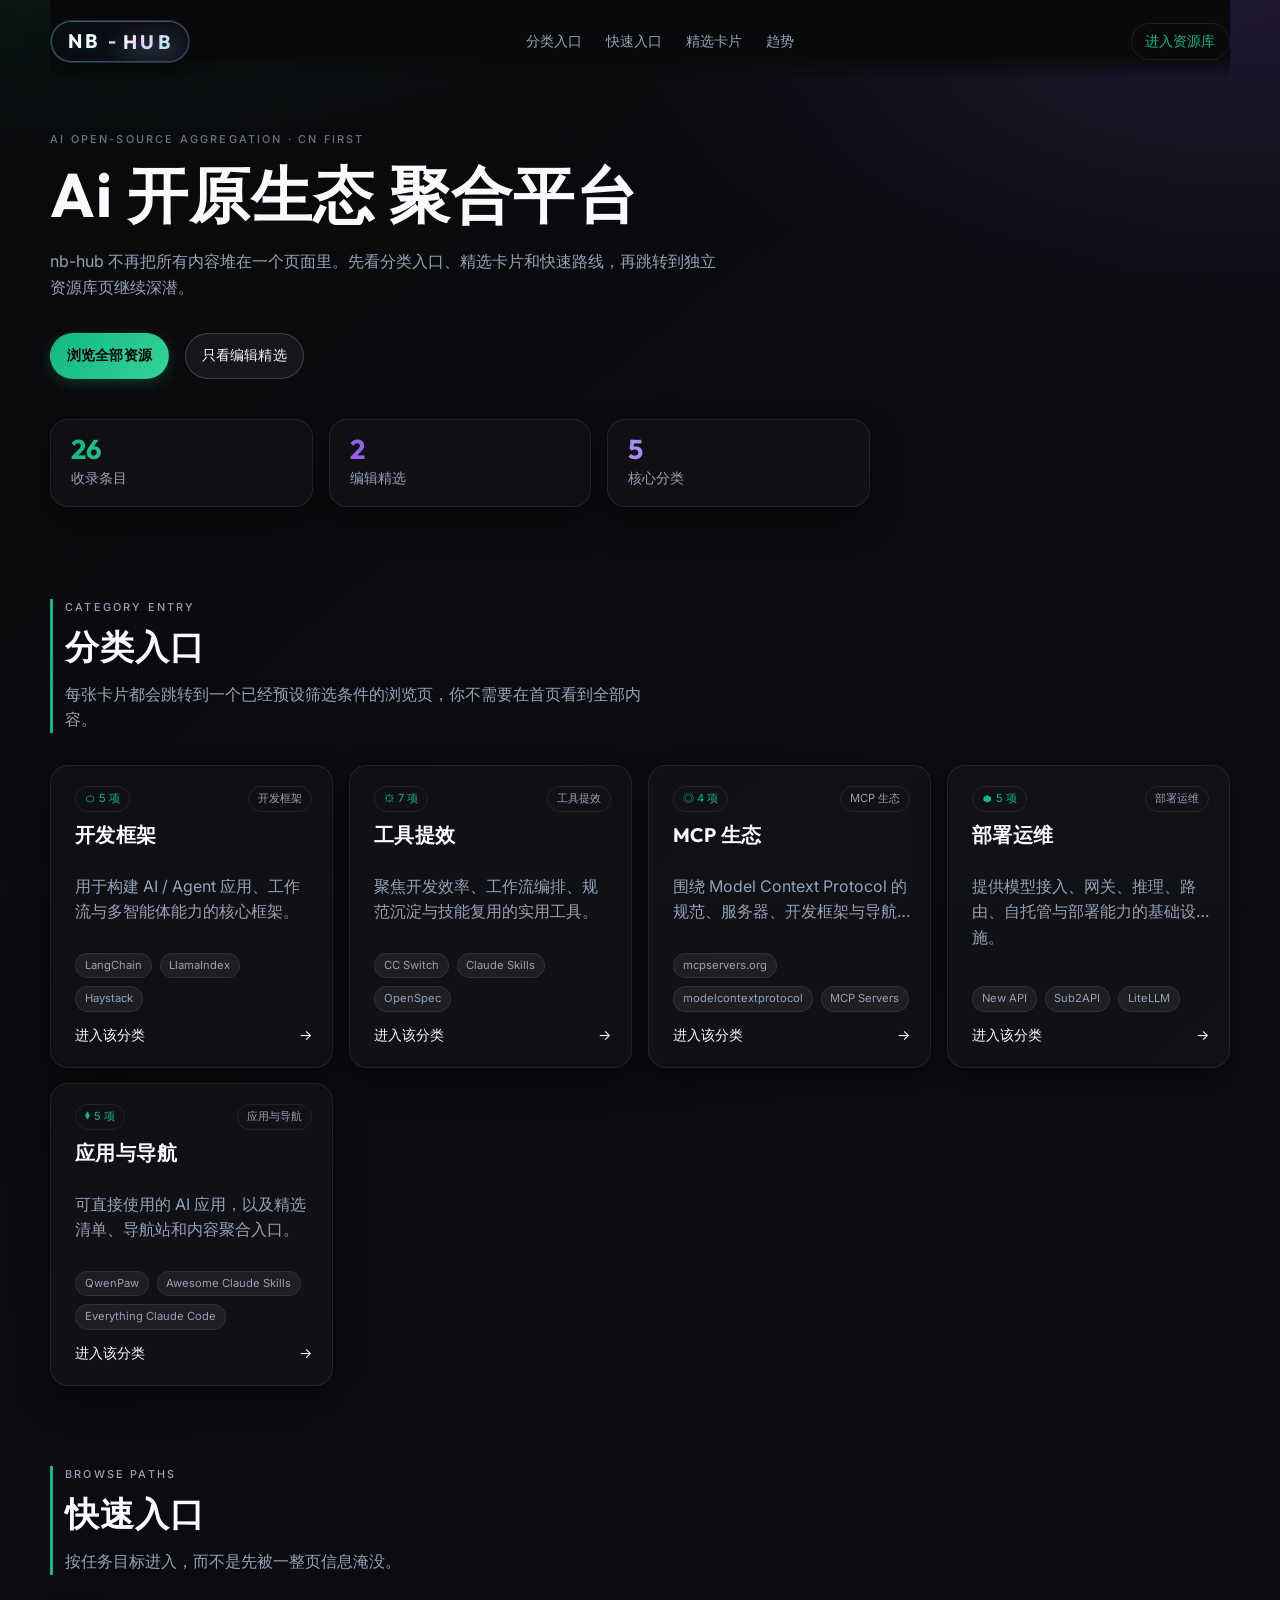
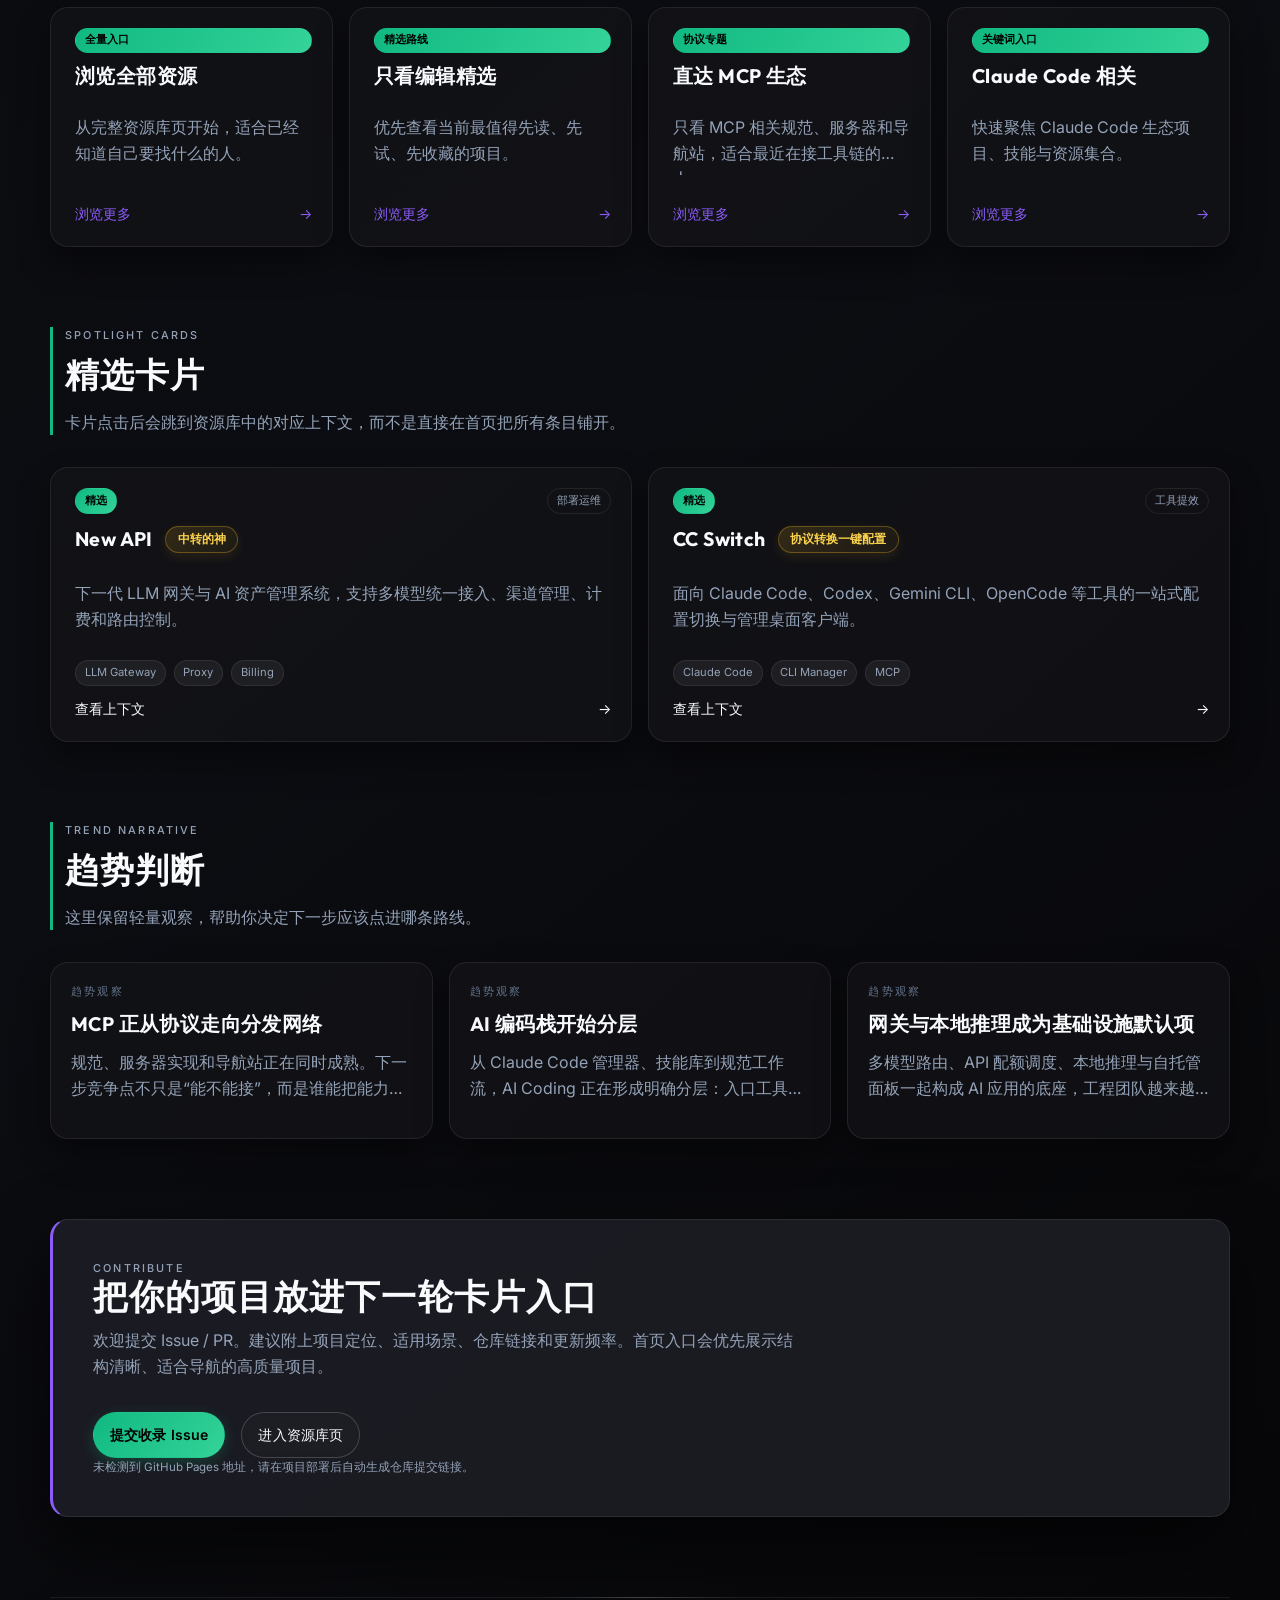
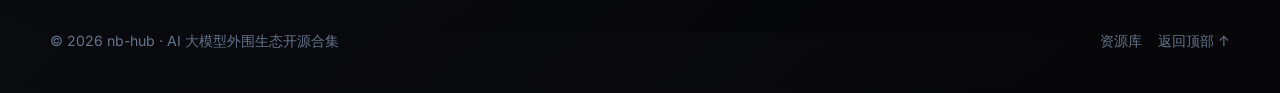
==== commit ef6bb0c4: "优化品牌标识样式并重构 README 文档" ====
--- a/docs/index.html
+++ b/docs/index.html
@@ -23,6 +23,7 @@
     <header class="topbar container reveal">
       <a class="brand" href="./index.html" aria-label="nb-hub 首页">
         <span class="brand-mark">nb</span>
+        <span class="brand-divider" aria-hidden="true">-</span>
         <span class="brand-text">hub</span>
       </a>
 
--- a/docs/styles.css
+++ b/docs/styles.css
@@ -148,44 +148,108 @@
 }
 
 .brand {
+  position: relative;
   display: inline-flex;
   align-items: center;
-  gap: 0.18rem;
+  gap: 0.46rem;
+  padding: 0.36rem 0.82rem 0.4rem 0.42rem;
+  border: 1px solid rgba(148, 163, 184, 0.22);
+  border-radius: var(--radius-pill);
+  background: linear-gradient(135deg, rgba(8, 10, 15, 0.96), rgba(20, 24, 34, 0.9));
+  box-shadow: 0 12px 28px rgba(0, 0, 0, 0.34), inset 0 1px 0 rgba(255, 255, 255, 0.1);
   font-family: var(--font-display);
-  font-size: 1.3rem;
-  letter-spacing: 0.1em;
+  font-size: 1.22rem;
+  font-weight: 700;
+  letter-spacing: 0.18em;
   text-decoration: none;
   text-transform: uppercase;
-  transition: transform var(--transition-fast);
-}
-
-.brand:hover {
-  transform: scale(1.03);
+  isolation: isolate;
+  overflow: hidden;
+  transition: transform var(--transition-fast), border-color var(--transition-fast), box-shadow var(--transition-fast);
+}
+
+.brand::before {
+  content: "";
+  position: absolute;
+  inset: -1px;
+  border-radius: inherit;
+  background: linear-gradient(120deg, rgba(45, 212, 191, 0.42), rgba(167, 139, 250, 0.34) 48%, rgba(96, 165, 250, 0.28));
+  opacity: 1;
+  z-index: -2;
+}
+
+.brand::after {
+  content: "";
+  position: absolute;
+  inset: 1px;
+  border-radius: inherit;
+  background: linear-gradient(135deg, rgba(7, 9, 13, 0.98), rgba(15, 18, 26, 0.96));
+  z-index: -1;
+}
+
+.brand:hover,
+.brand:focus-visible {
+  transform: translateY(-1px) scale(1.02);
+  border-color: rgba(196, 181, 253, 0.38);
+  box-shadow: 0 16px 32px rgba(0, 0, 0, 0.38), 0 0 24px rgba(94, 234, 212, 0.16);
+}
+
+.brand-mark,
+.brand-divider,
+.brand-text {
+  position: relative;
+  display: inline-flex;
+  align-items: center;
+  line-height: 1;
 }
 
 .brand-mark {
-  background: linear-gradient(140deg, var(--color-primary), #059669);
-  color: #000;
+  padding: 0.28rem 0.62rem 0.32rem;
+  color: #f8fafc;
+  text-shadow: 0 1px 10px rgba(8, 145, 178, 0.22);
+}
+
+.brand-mark::before {
+  content: "";
+  position: absolute;
+  inset: 0;
+  border-radius: 0.72rem;
+  background: linear-gradient(135deg, rgba(13, 18, 28, 0.98), rgba(20, 74, 66, 0.92) 48%, rgba(49, 46, 129, 0.9));
+  border: 1px solid rgba(94, 234, 212, 0.34);
+  box-shadow: inset 0 1px 0 rgba(255, 255, 255, 0.08), 0 8px 18px rgba(45, 212, 191, 0.16);
+  transform: skewX(-12deg);
+  z-index: -1;
+}
+
+.brand-divider {
+  margin-left: -0.7rem;
+  margin-right: -0.02rem;
+  font-size: 0.92em;
   font-weight: 700;
-  padding: 0.22rem 0.58rem;
-  border-radius: 6px;
+  letter-spacing: 0;
+  color: rgba(216, 220, 255, 0.96);
+  text-shadow: 0 0 10px rgba(196, 181, 253, 0.24);
 }
 
 .brand-text {
-  color: var(--color-accent);
-  margin-left: 0.25rem;
-}
-
-.brand-mark {
-  background: linear-gradient(140deg, var(--color-primary), #059669);
-  color: #000;
-  font-weight: 700;
-  padding: 0.2rem 0.55rem;
-  border-radius: 0.25rem;
-}
-
-.brand-text {
-  color: var(--color-accent);
+  padding-right: 0.08rem;
+  background: linear-gradient(135deg, #ffffff 8%, #f5d0fe 42%, #99f6e4 100%);
+  -webkit-background-clip: text;
+  -webkit-text-fill-color: transparent;
+  background-clip: text;
+  filter: drop-shadow(0 0 12px rgba(196, 181, 253, 0.22));
+}
+
+.brand-text::before {
+  content: "";
+  position: absolute;
+  left: -0.1rem;
+  right: -0.18rem;
+  bottom: -0.12rem;
+  height: 0.44rem;
+  background: linear-gradient(90deg, rgba(45, 212, 191, 0.24), rgba(196, 181, 253, 0.24));
+  filter: blur(9px);
+  z-index: -1;
 }
 
 .topnav {
@@ -1037,10 +1101,11 @@
 .editor-note-pill {
   display: inline-flex;
   align-items: center;
+  justify-content: center;
   flex: 0 0 auto;
   max-width: min(48%, 240px);
   width: fit-content;
-  padding: 0.32rem 0.68rem;
+  padding: 0.34rem 0.74rem;
   border-radius: 999px;
   border: 1px solid rgba(251, 191, 36, 0.3);
   background: linear-gradient(135deg, rgba(251, 191, 36, 0.15), rgba(251, 191, 36, 0.05));
@@ -1049,8 +1114,9 @@
   font-family: var(--font-ui);
   font-size: 0.76rem;
   font-weight: 700;
-  letter-spacing: 0.01em;
-  line-height: 1.35;
+  letter-spacing: 0;
+  line-height: 1.2;
+  text-align: center;
   white-space: nowrap;
   overflow: hidden;
   text-overflow: ellipsis;
